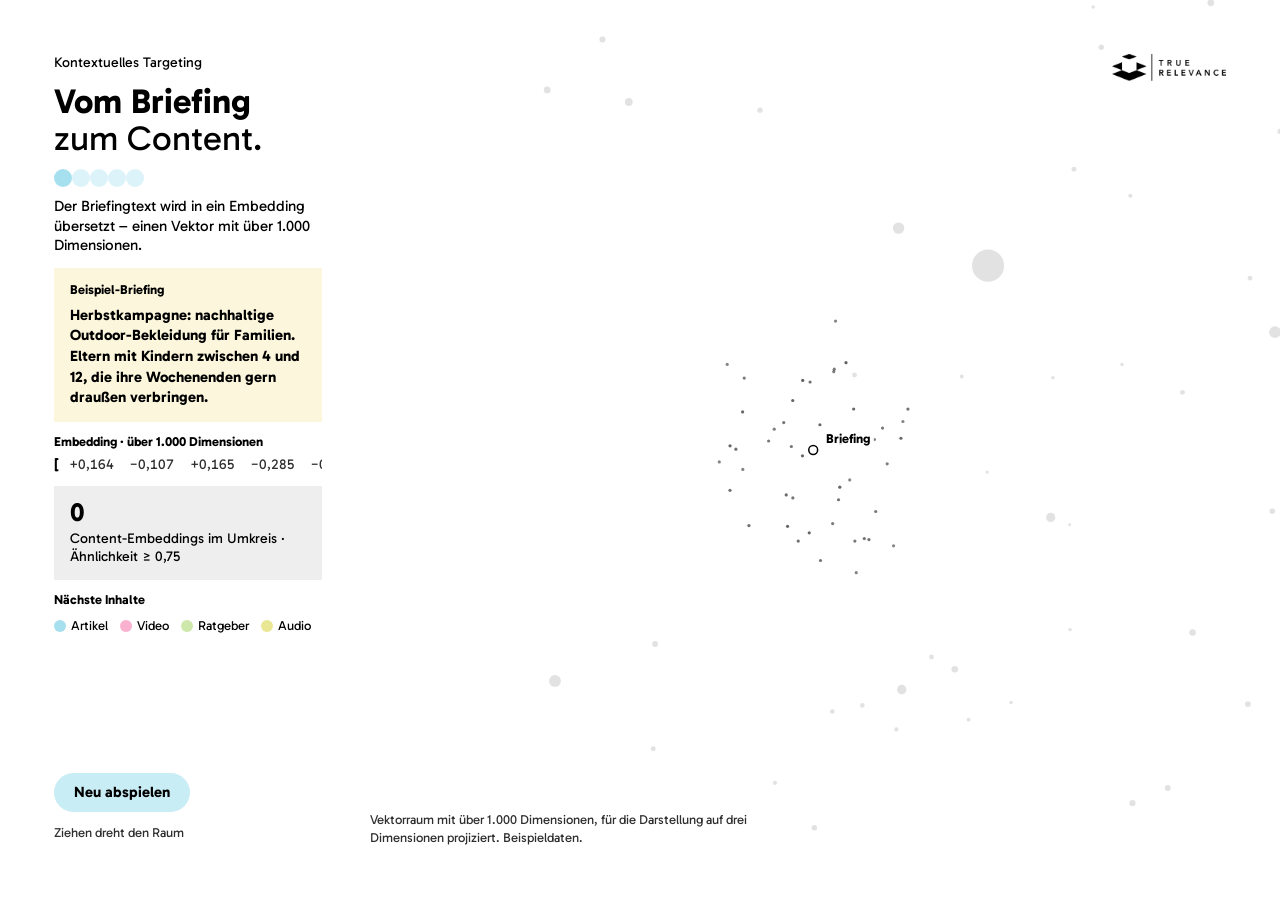
==== index.html @ bce5424c "Add Embedding Flight visualization for contextual targeting Standalone HTML animation in the True Re" ====
<!doctype html>
<html lang="de">
<head>
<meta charset="utf-8">
<meta name="viewport" content="width=device-width, initial-scale=1, viewport-fit=cover">
<title>Embedding Flight</title>
<link rel="stylesheet" href="https://fonts.googleapis.com/css2?family=Gabarito:wght@400;700&display=swap">
<style>
  /* True Relevance Tokens (Brand Guidelines v1.1) */
  :root{
    color-scheme: light;
    --full-white:#ffffff;
    --off-white:#f8f7f8;
    --ink:#000000;
    --full-black:#2f2f2f;
    --clarity-blue:78,194,223;
    --empathy-pink:245,97,159;
    --impulse-yellow:214,208,41;
    --human-lime:157,207,87;
    --callout-cream:rgba(241,215,81,.2);
    --neutral-20:rgba(171,171,171,.2);
    --page-margin:clamp(16px,4.2vw,80px);
    --text-column:clamp(300px,27vw,480px);
    --font:"Gabarito","Nunito Sans",system-ui,-apple-system,"Segoe UI",sans-serif;
    --radius-pill:9999px;
    --logo:url("[data-uri]");
  }
  html,body{height:100%}
  body{
    margin:0;
    background:var(--full-white);
    color:var(--ink);
    font-family:var(--font);
    font-size:clamp(15px,.95vw,17px);
    line-height:1.35;
    -webkit-font-smoothing:antialiased;
  }
  *{box-sizing:border-box}
  .page{position:relative;min-height:100%;display:flex;flex-direction:column}
  .brand{
    position:absolute;top:var(--page-margin);right:var(--page-margin);z-index:3;
    height:clamp(22px,2.1vw,34px);width:clamp(94px,8.94vw,145px);
    background:var(--logo) no-repeat right center/contain;
  }
  .brand.phone{display:none}
  .stage{flex:1;display:grid;grid-template-columns:var(--text-column) minmax(0,1fr);align-items:start}
  .column{
    min-width:0;
    padding-top:var(--page-margin);padding-bottom:32px;
    padding-left:var(--page-margin);padding-right:24px;
    display:flex;flex-direction:column;gap:12px;
  }
  .art{position:sticky;top:0;height:100vh;height:100dvh;min-width:0}
  canvas{
    position:absolute;inset:0;width:100%;height:100%;display:block;
    touch-action:none;cursor:grab;
  }
  canvas.dragging{cursor:grabbing}
  .art-note{
    position:absolute;left:24px;bottom:var(--page-margin);margin:0;
    max-width:min(60ch,calc(100% - 48px));
    font-size:13px;line-height:1.35;color:var(--full-black);
    pointer-events:none;
  }

  .eyebrow{margin:0;font-size:clamp(14px,1vw,19px);line-height:1.3}
  .title{
    margin:0;font-size:clamp(28px,2.7vw,52px);line-height:1.06;font-weight:400;
    text-wrap:balance;
  }
  .title span{display:block}
  .title .bold{font-weight:700}

  .steps{display:flex;flex-direction:column;gap:10px}
  .dots{display:flex;gap:0}
  .dot{
    width:18px;height:18px;border-radius:50%;border:0;padding:0;cursor:pointer;
    background:rgba(var(--clarity-blue),.2);
    transition:background .3s;
  }
  .dot.past{background:rgba(var(--clarity-blue),.3)}
  .dot.active{background:rgba(var(--clarity-blue),.5)}
  .caption{
    margin:0;min-height:3.9em;
    font-size:clamp(15px,1.05vw,19px);line-height:1.3;
    transition:opacity .22s;
  }
  .caption.fade{opacity:0}

  .label{margin:0;font-size:13px;line-height:1.3;font-weight:700}

  .callout{background:var(--callout-cream);padding:14px 16px;display:flex;flex-direction:column;gap:6px}
  .callout p:last-child{margin:0;font-weight:700;font-size:15px;line-height:1.38}

  .vector{display:flex;flex-direction:column;gap:6px;min-width:0}
  .vec{
    display:flex;gap:10px;overflow:hidden;white-space:nowrap;min-width:0;
    font-size:14px;line-height:1.2;color:var(--full-black);
    font-variant-numeric:tabular-nums;
  }
  .vec span{flex:0 0 auto;min-width:3.6em}
  .vec .open,.vec .close{min-width:0;color:var(--ink);font-weight:700}

  .stat{background:var(--neutral-20);padding:14px 16px;display:flex;flex-direction:column;gap:4px}
  .stat-number{
    margin:0;font-size:clamp(26px,2vw,36px);line-height:1;font-weight:700;
    font-variant-numeric:tabular-nums;
  }
  .stat-label{margin:0;font-size:14px;line-height:1.3}

  .matches{display:flex;flex-direction:column;gap:8px}
  .matches-head{display:flex;flex-wrap:wrap;gap:8px 14px;align-items:baseline;justify-content:space-between}
  .legend{list-style:none;margin:0;padding:0;display:flex;flex-wrap:wrap;gap:4px 12px;font-size:13px}
  .legend li{display:flex;align-items:center;gap:5px}
  .chip{width:12px;height:12px;border-radius:50%;background:rgba(var(--c),.5);flex:0 0 auto}
  .list{list-style:none;margin:0;padding:0;display:flex;flex-direction:column;gap:6px}
  .list li{
    display:grid;grid-template-columns:1.4em 1fr auto;gap:8px;align-items:baseline;
    font-size:14px;line-height:1.3;opacity:0;transition:opacity .5s;
  }
  .list li.show{opacity:1}
  .list .rank{font-weight:700;font-variant-numeric:tabular-nums}
  .list .name{display:flex;align-items:baseline;gap:8px;min-width:0}
  .list .name .chip{position:relative;top:1px}
  .list .sim{font-weight:700;font-variant-numeric:tabular-nums}

  .controls{display:flex;flex-wrap:wrap;align-items:center;gap:12px 16px;margin-top:4px}
  .pill{
    font:700 15px/1 var(--font);color:var(--ink);
    padding:12px 20px;border:0;border-radius:var(--radius-pill);
    background:rgba(var(--clarity-blue),.3);cursor:pointer;transition:background .2s;
  }
  .pill:hover{background:rgba(var(--clarity-blue),.5)}
  .hint{font-size:13px;color:var(--full-black)}
  button:focus-visible{outline:2px solid var(--ink);outline-offset:2px}

  @media (max-width:760px){
    .stage{grid-template-columns:minmax(0,1fr);grid-template-rows:auto minmax(340px,62vh)}
    .art{position:relative;height:auto}
    .column{padding-inline:16px;padding-top:64px}
    .brand.desk{display:none}
    .brand.phone{display:block;top:16px;right:16px;height:24px;width:102px}
    .art-note{left:16px;bottom:12px}
  }
  @media (prefers-reduced-motion:reduce){
    .caption,.list li,.dot,.pill{transition:none}
  }
</style>
</head>
<body>
<div class="page">
  <div class="brand phone" role="img" aria-label="True Relevance"></div>
  <div class="stage">
    <aside class="column">
      <p class="eyebrow">Kontextuelles Targeting</p>
      <h1 class="title"><span class="bold">Vom Briefing</span><span>zum Content.</span></h1>

      <div class="steps">
        <div class="dots" role="group" aria-label="Schritte der Animation">
          <button class="dot" type="button" data-step="0" aria-label="Schritt 1: Embedding"></button>
          <button class="dot" type="button" data-step="1" aria-label="Schritt 2: Flug durch den Vektorraum"></button>
          <button class="dot" type="button" data-step="2" aria-label="Schritt 3: Zielpunkt"></button>
          <button class="dot" type="button" data-step="3" aria-label="Schritt 4: Wolke der Content-Embeddings"></button>
          <button class="dot" type="button" data-step="4" aria-label="Schritt 5: Ergebnis"></button>
        </div>
        <p class="caption" id="caption" aria-live="polite"></p>
      </div>

      <section class="callout" aria-label="Beispiel-Briefing">
        <p class="label">Beispiel-Briefing</p>
        <p>Herbstkampagne: nachhaltige Outdoor-Bekleidung für Familien. Eltern mit Kindern zwischen 4 und 12, die ihre Wochenenden gern draußen verbringen.</p>
      </section>

      <section class="vector" aria-label="Embedding-Vektor">
        <p class="label">Embedding · <span id="dims"></span></p>
        <div class="vec" id="vec" aria-hidden="true"></div>
      </section>

      <section class="stat" aria-label="Treffer">
        <p class="stat-number" id="count">0</p>
        <p class="stat-label">Content-Embeddings im Umkreis · Ähnlichkeit ≥ <span id="threshold"></span></p>
      </section>

      <section class="matches" aria-label="Nächste Inhalte">
        <div class="matches-head">
          <p class="label">Nächste Inhalte</p>
          <ul class="legend" id="legend"></ul>
        </div>
        <ol class="list" id="list"></ol>
      </section>

      <div class="controls">
        <button class="pill" type="button" id="replay">Neu abspielen</button>
        <span class="hint">Ziehen dreht den Raum</span>
      </div>
    </aside>

    <div class="art">
      <div class="brand desk" role="img" aria-label="True Relevance"></div>
      <canvas id="space" role="img" aria-label="Ein Vektor fliegt als Trajektorie durch den Embedding-Raum, erreicht seinen Zielpunkt, und um diesen Punkt erscheinen nach und nach die Embeddings der digitalen Inhalte als Wolke."></canvas>
      <p class="art-note">Vektorraum mit über 1.000 Dimensionen, für die Darstellung auf drei Dimensionen projiziert. Beispieldaten.</p>
    </div>
  </div>
</div>

<script>
(function(){
'use strict';

/* ---------- Einstellungen ---------- */
var DIMENSIONS_LABEL = 'über 1.000 Dimensionen';
var THRESHOLD_LABEL  = '0,75';
var CLOUD_COUNT      = 420;
var TL = { embed:0, flight:2.2, arrive:7.2, cloud:7.8, result:12.8, end:13.4 };
var CAPTIONS = [
  'Der Briefingtext wird in ein Embedding übersetzt – einen Vektor mit über 1.000 Dimensionen.',
  'Der Vektor fliegt durch den Embedding-Raum. Jede Richtung steht für eine Bedeutung.',
  'Am Zielpunkt liegt der Kontext des Briefings. Jetzt beginnt der Abgleich mit der Datenbank.',
  'Um den Zielpunkt erscheinen die Embeddings unserer digitalen Inhalte. Je näher, desto ähnlicher.',
  'Die nächsten Inhalte sind das Ergebnis: Relevanz durch Kontext – ohne personenbezogene Daten.'
];
var PHASE_START = [TL.embed, TL.flight, TL.arrive, TL.cloud, TL.result];

var TYPES = {
  artikel:  { label:'Artikel',  rgb:'78,194,223' },
  video:    { label:'Video',    rgb:'245,97,159' },
  ratgeber: { label:'Ratgeber', rgb:'157,207,87' },
  audio:    { label:'Audio',    rgb:'214,208,41' }
};
var TYPE_WEIGHTS = [['artikel',.55],['video',.2],['ratgeber',.15],['audio',.1]];
var TOP = [
  { type:'artikel',  title:'Familienwandern im Herbst',   sim:0.93 },
  { type:'video',    title:'Regenjacken im Test',         sim:0.91 },
  { type:'ratgeber', title:'Ausrüstung für Kinder',       sim:0.90 },
  { type:'audio',    title:'Draußen mit der Familie',     sim:0.88 },
  { type:'artikel',  title:'Nachhaltige Materialien',     sim:0.87 }
];

var INK = '0,0,0', BLACK = '47,47,47', NEUTRAL = '171,171,171';
var FONT = '"Gabarito","Nunito Sans",system-ui,sans-serif';

/* ---------- Mathe ---------- */
function lerp(a,b,t){ return a+(b-a)*t; }
function clamp(v,a,b){ return v<a?a:v>b?b:v; }
function easeInOutCubic(t){ return t<.5 ? 4*t*t*t : 1-Math.pow(-2*t+2,3)/2; }
function easeOutCubic(t){ return 1-Math.pow(1-t,3); }
function easeInCubic(t){ return t*t*t; }
function easeOutBack(t){ var c=1.70158; return 1+(c+1)*Math.pow(t-1,3)+c*Math.pow(t-1,2); }
function lerpV(a,b,t){ return [lerp(a[0],b[0],t),lerp(a[1],b[1],t),lerp(a[2],b[2],t)]; }
function cross(a,b){ return [a[1]*b[2]-a[2]*b[1], a[2]*b[0]-a[0]*b[2], a[0]*b[1]-a[1]*b[0]]; }
function len(a){ return Math.sqrt(a[0]*a[0]+a[1]*a[1]+a[2]*a[2]); }
function norm(a){ var l=len(a)||1; return [a[0]/l,a[1]/l,a[2]/l]; }
function mulberry32(seed){ return function(){ seed|=0; seed=seed+0x6D2B79F5|0; var t=Math.imul(seed^seed>>>15,1|seed); t=t+Math.imul(t^t>>>7,61|t)^t; return ((t^t>>>14)>>>0)/4294967296; }; }
function fmtDe(n){ return String(n).replace(/\B(?=(\d{3})+(?!\d))/g,'.'); }
function fmtSim(s){ return s.toFixed(2).replace('.',','); }

/* ---------- Trajektorie ---------- */
var ORIGIN=[-9,-3,4.5], C1=[-6.5,4.5,-1.5], C2=[-2.5,3,3.5], TARGET=[0,0,0];
var N_PATH=400, PATH=[];
function bezier(p){
  var q=1-p, a=q*q*q, b=3*q*q*p, c=3*q*p*p, d=p*p*p;
  return [a*ORIGIN[0]+b*C1[0]+c*C2[0]+d*TARGET[0], a*ORIGIN[1]+b*C1[1]+c*C2[1]+d*TARGET[1], a*ORIGIN[2]+b*C1[2]+c*C2[2]+d*TARGET[2]];
}
function bezierTangent(p){
  var q=1-p, a=3*q*q, b=6*q*p, c=3*p*p;
  return [a*(C1[0]-ORIGIN[0])+b*(C2[0]-C1[0])+c*(TARGET[0]-C2[0]),
          a*(C1[1]-ORIGIN[1])+b*(C2[1]-C1[1])+c*(TARGET[1]-C2[1]),
          a*(C1[2]-ORIGIN[2])+b*(C2[2]-C1[2])+c*(TARGET[2]-C2[2])];
}
(function buildPath(){
  for(var i=0;i<=N_PATH;i++){
    var p=i/N_PATH, b=bezier(p), tg=norm(bezierTangent(p));
    var n1=cross(tg,[0,1,0]); if(len(n1)<1e-3) n1=cross(tg,[1,0,0]); n1=norm(n1);
    var n2=norm(cross(tg,n1));
    var amp=0.35*(1-p)*Math.min(1,p*6), ang=Math.PI*2*3*p;
    var s=Math.sin(ang)*amp, c=Math.cos(ang)*amp;
    PATH.push([b[0]+s*n1[0]+c*n2[0], b[1]+s*n1[1]+c*n2[1], b[2]+s*n1[2]+c*n2[2]]);
  }
})();

/* ---------- Punktwolke ---------- */
var rnd = mulberry32(20250926);
function gauss(){ var u=0,v=0; while(!u) u=rnd(); while(!v) v=rnd(); return Math.sqrt(-2*Math.log(u))*Math.cos(2*Math.PI*v); }
var CLOUD=(function(){
  var pts=[], i;
  for(i=0;i<CLOUD_COUNT;i++){
    var x=gauss()*1.5, y=gauss()*1.15, z=gauss()*1.5;
    var r=rnd(), acc=0, type='artikel';
    for(var k=0;k<TYPE_WEIGHTS.length;k++){ acc+=TYPE_WEIGHTS[k][1]; if(r<=acc){ type=TYPE_WEIGHTS[k][0]; break; } }
    pts.push({ p:[x,y,z], d:Math.sqrt(x*x+y*y+z*z), type:type, r:0.18*(0.8+0.4*rnd()) });
  }
  pts.sort(function(a,b){ return a.d-b.d; });
  var span=TL.result-TL.cloud-0.6;
  for(i=0;i<pts.length;i++){
    var pt=pts[i];
    pt.t0 = TL.cloud + span*Math.pow(i/CLOUD_COUNT,0.8);
    pt.alpha = i<CLOUD_COUNT*0.15 ? 0.5 : i<CLOUD_COUNT*0.5 ? 0.3 : 0.2;
    pt.sim = i<TOP.length ? TOP[i].sim : 0.86-0.11*Math.pow((i-TOP.length)/(CLOUD_COUNT-TOP.length),0.8);
    if(i<TOP.length){ pt.type=TOP[i].type; pt.title=TOP[i].title; pt.rank=i+1; }
  }
  /* Die fünf nächsten Inhalte liegen nah am Zielpunkt, aber sichtbar verteilt */
  var dirs=[[1,.3,.4],[-.8,.6,-.3],[.2,-.9,.5],[-.5,-.4,-.9],[.7,.8,-.6]], radii=[.6,.75,.9,1.0,1.15];
  for(i=0;i<TOP.length;i++){
    var dv=norm(dirs[i]); pts[i].p=[dv[0]*radii[i],dv[1]*radii[i],dv[2]*radii[i]]; pts[i].d=radii[i];
  }
  return pts;
})();

/* Hintergrund: ferne Punkte, damit der Raum beim Flug Tiefe bekommt */
var DUST=(function(){
  var out=[];
  while(out.length<170){
    var p=[(rnd()-.5)*28,(rnd()-.5)*28,(rnd()-.5)*28];
    if(len(p)<3.6) continue;
    out.push(p);
  }
  return out;
})();

/* Text -> Embedding: Partikel, die sich am Startpunkt sammeln */
var PARTICLES=(function(){
  var out=[];
  for(var i=0;i<46;i++){
    var v=norm([gauss(),gauss(),gauss()]), r=1.2+rnd()*1.2;
    out.push({ from:[ORIGIN[0]+v[0]*r, ORIGIN[1]+v[1]*r, ORIGIN[2]+v[2]*r], delay:rnd()*0.7 });
  }
  return out;
})();

var VEC_FINAL=(function(){ var a=[]; for(var i=0;i<14;i++) a.push(gauss()*0.28); return a; })();

/* ---------- DOM ---------- */
var canvas=document.getElementById('space'), ctx=canvas.getContext('2d');
var elCaption=document.getElementById('caption'), elCount=document.getElementById('count');
var elVec=document.getElementById('vec'), elList=document.getElementById('list');
var dots=Array.prototype.slice.call(document.querySelectorAll('.dot'));
document.getElementById('dims').textContent=DIMENSIONS_LABEL;
document.getElementById('threshold').textContent=THRESHOLD_LABEL;

(function buildLegend(){
  var ul=document.getElementById('legend');
  Object.keys(TYPES).forEach(function(k){
    var li=document.createElement('li');
    var chip=document.createElement('span'); chip.className='chip'; chip.style.setProperty('--c',TYPES[k].rgb);
    li.appendChild(chip); li.appendChild(document.createTextNode(TYPES[k].label));
    ul.appendChild(li);
  });
})();
var listItems=TOP.map(function(m,i){
  var li=document.createElement('li');
  var rank=document.createElement('span'); rank.className='rank'; rank.textContent=String(i+1);
  var name=document.createElement('span'); name.className='name';
  var chip=document.createElement('span'); chip.className='chip'; chip.style.setProperty('--c',TYPES[m.type].rgb); chip.title=TYPES[m.type].label;
  var txt=document.createElement('span'); txt.textContent=m.title;
  name.appendChild(chip); name.appendChild(txt);
  var sim=document.createElement('span'); sim.className='sim'; sim.textContent=fmtSim(m.sim);
  li.appendChild(rank); li.appendChild(name); li.appendChild(sim);
  elList.appendChild(li);
  return li;
});
var vecSpans=(function(){
  var open=document.createElement('span'); open.className='open'; open.textContent='['; elVec.appendChild(open);
  var spans=[];
  for(var i=0;i<VEC_FINAL.length;i++){ var s=document.createElement('span'); s.textContent='0,000'; elVec.appendChild(s); spans.push(s); }
  var close=document.createElement('span'); close.className='close'; close.textContent='…]'; elVec.appendChild(close);
  return spans;
})();
function fmtVec(v){ return (v<0?'−':'+')+Math.abs(v).toFixed(3).replace('.',','); }

/* ---------- Zustand ---------- */
var W=0,H=0,DPR=1;
var t0=performance.now(), lastNow=t0;
var orbitYaw=0, dragYaw=0, dragPitch=0, dragging=false, userRotated=false;
var reducedMotion=window.matchMedia && window.matchMedia('(prefers-reduced-motion: reduce)').matches;
var dom={ phase:-1, count:-1, shown:[], vecFrozen:false, vecTick:0 };

function resize(){
  var rect=canvas.getBoundingClientRect();
  W=Math.max(1,rect.width); H=Math.max(1,rect.height);
  DPR=Math.min(2,window.devicePixelRatio||1);
  canvas.width=Math.round(W*DPR); canvas.height=Math.round(H*DPR);
  ctx.setTransform(DPR,0,0,DPR,0,0);
}
if(window.ResizeObserver){ new ResizeObserver(resize).observe(canvas); } else { window.addEventListener('resize',resize); }
resize();

function restart(fromSeconds){
  t0=performance.now()-(fromSeconds||0)*1000;
  orbitYaw=0; dragYaw=0; dragPitch=0; userRotated=false;
  dom.phase=-1; dom.count=-1; dom.shown=[]; dom.vecFrozen=false;
}

/* ---------- Kamera ---------- */
function camera(t){
  var f,yaw,pitch,dist;
  if(t<TL.flight){ f=ORIGIN; yaw=-0.75; pitch=0.36; dist=15; }
  else if(t<TL.arrive){
    var p=easeInOutCubic((t-TL.flight)/(TL.arrive-TL.flight));
    var head=PATH[Math.round(p*N_PATH)];
    f=lerpV(head,TARGET,p*p); yaw=lerp(-0.75,0.2,p); pitch=lerp(0.36,0.26,p); dist=lerp(15,11,p);
  } else {
    var e=easeInOutCubic(clamp((t-TL.arrive)/4.5,0,1));
    f=TARGET; yaw=0.2; pitch=lerp(0.26,0.2,e); dist=lerp(11,9.5,e);
  }
  return { f:f, yaw:yaw+orbitYaw+dragYaw, pitch:clamp(pitch+dragPitch,-1.3,1.3), dist:dist, F:Math.min(W,H)*1.0 };
}
function project(pt,cam){
  var x=pt[0]-cam.f[0], y=pt[1]-cam.f[1], z=pt[2]-cam.f[2];
  var cy=Math.cos(cam.yaw), sy=Math.sin(cam.yaw);
  var x1=x*cy+z*sy, z1=-x*sy+z*cy;
  var cp=Math.cos(cam.pitch), sp=Math.sin(cam.pitch);
  var y2=y*cp-z1*sp, z2=y*sp+z1*cp;
  var depth=cam.dist-z2;
  if(depth<0.4) return null;
  var s=cam.F/depth;
  return { x:W/2+x1*s, y:H/2-y2*s, s:s, depth:depth };
}

/* ---------- Zeichnen ---------- */
function disc(x,y,r,fill){ ctx.beginPath(); ctx.arc(x,y,r,0,Math.PI*2); ctx.fillStyle=fill; ctx.fill(); }
function label(text,x,y,size,weight,align){
  ctx.font=(weight||700)+' '+size+'px '+FONT; ctx.textAlign=align||'left'; ctx.textBaseline='middle';
  var w=ctx.measureText(text).width, pad=4;
  var x0=align==='center'?x-w/2:align==='right'?x-w:x;
  ctx.fillStyle='rgba(255,255,255,.82)'; ctx.fillRect(x0-pad,y-size*0.65,w+pad*2,size*1.3);
  ctx.fillStyle='rgba('+INK+',1)'; ctx.fillText(text,x,y);
}

function draw(t){
  var cam=camera(t), i, pr;
  ctx.fillStyle='#ffffff'; ctx.fillRect(0,0,W,H);

  /* ferne Punkte */
  for(i=0;i<DUST.length;i++){
    pr=project(DUST[i],cam); if(!pr) continue;
    disc(pr.x,pr.y,Math.max(0.6,0.05*pr.s),'rgba('+NEUTRAL+',.35)');
  }

  /* Text -> Embedding */
  if(t<TL.flight){
    for(i=0;i<PARTICLES.length;i++){
      var pa=PARTICLES[i], u=clamp((t-pa.delay)/(TL.flight-0.35-pa.delay),0,1);
      if(u>=1) continue;
      var pos=lerpV(pa.from,ORIGIN,easeInCubic(u));
      pr=project(pos,cam); if(!pr) continue;
      disc(pr.x,pr.y,1.6,'rgba('+INK+','+(0.25+0.6*u)+')');
    }
  }

  /* Trajektorie */
  var p=t<TL.flight?0:t<TL.arrive?easeInOutCubic((t-TL.flight)/(TL.arrive-TL.flight)):1;
  var idx=Math.round(p*N_PATH);
  if(idx>0){
    var pts=[];
    for(i=0;i<=idx;i++){ pts.push(project(PATH[i],cam)); }
    ctx.lineCap='round'; ctx.lineJoin='round';
    ctx.strokeStyle='rgba('+BLACK+','+(p<1?0.75:0.5)+')'; ctx.lineWidth=1.25;
    ctx.beginPath(); var started=false;
    for(i=0;i<=idx;i++){ pr=pts[i]; if(!pr){ started=false; continue; } if(!started){ ctx.moveTo(pr.x,pr.y); started=true; } else ctx.lineTo(pr.x,pr.y); }
    ctx.stroke();
    /* Zeitmarken alle 5 % des Weges */
    ctx.strokeStyle='rgba('+BLACK+',.55)'; ctx.lineWidth=1;
    for(i=20;i<idx;i+=20){
      var a=pts[i-1], b=pts[i+1<=idx?i+1:i], c=pts[i]; if(!a||!b||!c) continue;
      var dx=b.x-a.x, dy=b.y-a.y, l=Math.sqrt(dx*dx+dy*dy)||1, nx=-dy/l*4, ny=dx/l*4;
      ctx.beginPath(); ctx.moveTo(c.x-nx,c.y-ny); ctx.lineTo(c.x+nx,c.y+ny); ctx.stroke();
    }
    /* Schweif: die letzten Abschnitte werden dicker */
    if(p<1){
      var tail=Math.min(idx,48);
      for(i=idx-tail;i<idx;i++){
        var q=(i-(idx-tail))/tail, s1=pts[i], s2=pts[i+1]; if(!s1||!s2) continue;
        ctx.strokeStyle='rgba('+INK+','+(0.35+0.65*q)+')'; ctx.lineWidth=1.25+2.4*q;
        ctx.beginPath(); ctx.moveTo(s1.x,s1.y); ctx.lineTo(s2.x,s2.y); ctx.stroke();
      }
    }
  }

  /* Wolke */
  if(t>=TL.cloud){
    var vis=[];
    for(i=0;i<CLOUD.length;i++){
      var c0=CLOUD[i]; if(t<c0.t0) continue;
      pr=project(c0.p,cam); if(!pr) continue;
      pr.pt=c0; vis.push(pr);
    }
    vis.sort(function(a,b){ return b.depth-a.depth; });
    for(i=0;i<vis.length;i++){
      pr=vis[i]; var cp=pr.pt, sc=easeOutBack(clamp((t-cp.t0)/0.7,0,1));
      disc(pr.x,pr.y,Math.max(0,cp.r*pr.s*sc),'rgba('+TYPES[cp.type].rgb+','+cp.alpha+')');
    }
  }

  /* Startpunkt */
  var o=project(ORIGIN,cam);
  if(o){
    var pulse=t<TL.flight?1.6*Math.sin(t*4):0;
    ctx.strokeStyle='rgba('+INK+',1)'; ctx.lineWidth=1.5;
    ctx.beginPath(); ctx.arc(o.x,o.y,6+pulse,0,Math.PI*2); ctx.stroke();
    label('Briefing',o.x+13,o.y-11,13,700,'left');
  }

  /* Kopf des Vektors bzw. Zielpunkt */
  if(p>0&&p<1){
    var hd=project(PATH[idx],cam);
    if(hd){ disc(hd.x,hd.y,4.5,'rgba('+INK+',1)'); }
  }
  if(t>=TL.arrive){
    var tg=project(TARGET,cam);
    if(tg){
      for(i=0;i<2;i++){
        var age=t-TL.arrive-i*0.35;
        if(age>=0&&age<=1.3){
          ctx.strokeStyle='rgba('+INK+','+(0.7*(1-age/1.3))+')'; ctx.lineWidth=1.5;
          ctx.beginPath(); ctx.arc(tg.x,tg.y,6+110*easeOutCubic(age/1.3),0,Math.PI*2); ctx.stroke();
        }
      }
      /* Verbindungen zu den nächsten Inhalten */
      for(i=0;i<TOP.length;i++){
        var m=CLOUD[i]; if(t<m.t0+0.25) continue;
        var mp=project(m.p,cam); if(!mp) continue;
        ctx.strokeStyle='rgba('+INK+',.5)'; ctx.lineWidth=1;
        ctx.beginPath(); ctx.moveTo(tg.x,tg.y); ctx.lineTo(mp.x,mp.y); ctx.stroke();
        disc(mp.x,mp.y,9,'rgba(255,255,255,.9)');
        ctx.font='700 12px '+FONT; ctx.textAlign='center'; ctx.textBaseline='middle';
        ctx.fillStyle='rgba('+INK+',1)'; ctx.fillText(String(m.rank),mp.x,mp.y+0.5);
      }
      ctx.strokeStyle='rgba(255,255,255,1)'; ctx.lineWidth=3;
      ctx.beginPath(); ctx.arc(tg.x,tg.y,6.5,0,Math.PI*2); ctx.stroke();
      disc(tg.x,tg.y,5,'rgba('+INK+',1)');
      label('Zielpunkt',tg.x+14,tg.y-12,13,700,'left');
    }
  }
}

/* ---------- DOM-Abgleich ---------- */
var captionTimer=null;
function syncDom(t,now){
  var phase=0, i;
  for(i=0;i<PHASE_START.length;i++){ if(t>=PHASE_START[i]) phase=i; }
  if(phase!==dom.phase){
    dom.phase=phase;
    dots.forEach(function(d,k){ d.classList.toggle('active',k===phase); d.classList.toggle('past',k<phase); });
    if(captionTimer) clearTimeout(captionTimer);
    if(elCaption.textContent===''){ elCaption.textContent=CAPTIONS[phase]; }
    else {
      elCaption.classList.add('fade');
      captionTimer=setTimeout(function(){ elCaption.textContent=CAPTIONS[phase]; elCaption.classList.remove('fade'); },220);
    }
  }
  var count=0;
  if(t>=TL.cloud){ for(i=0;i<CLOUD.length;i++){ if(t>=CLOUD[i].t0) count++; } }
  if(count!==dom.count){ dom.count=count; elCount.textContent=fmtDe(count); }
  for(i=0;i<listItems.length;i++){
    var show=t>=CLOUD[i].t0+0.25;
    if(dom.shown[i]!==show){ dom.shown[i]=show; listItems[i].classList.toggle('show',show); }
  }
  if(t<TL.flight){
    if(now-dom.vecTick>70){ dom.vecTick=now; for(i=0;i<vecSpans.length;i++) vecSpans[i].textContent=fmtVec(gauss()*0.3); }
    dom.vecFrozen=false;
  } else if(!dom.vecFrozen){
    dom.vecFrozen=true;
    for(i=0;i<vecSpans.length;i++) vecSpans[i].textContent=fmtVec(VEC_FINAL[i]);
  }
}

/* ---------- Schleife ---------- */
function frame(now){
  var t=(now-t0)/1000, dt=Math.min(0.1,(now-lastNow)/1000); lastNow=now;
  if(t>=TL.arrive+1&&!userRotated&&!reducedMotion) orbitYaw+=dt*0.06;
  draw(t); syncDom(t,now);
  requestAnimationFrame(frame);
}

/* ---------- Interaktion ---------- */
var lastX=0,lastY=0;
canvas.addEventListener('pointerdown',function(e){ dragging=true; lastX=e.clientX; lastY=e.clientY; canvas.classList.add('dragging'); try{ canvas.setPointerCapture(e.pointerId); }catch(err){} });
canvas.addEventListener('pointermove',function(e){
  if(!dragging) return;
  var dx=e.clientX-lastX, dy=e.clientY-lastY; lastX=e.clientX; lastY=e.clientY;
  if(dx||dy){ userRotated=true; dragYaw+=dx*0.006; dragPitch+=dy*0.006; }
});
function endDrag(){ dragging=false; canvas.classList.remove('dragging'); }
canvas.addEventListener('pointerup',endDrag); canvas.addEventListener('pointercancel',endDrag);
document.getElementById('replay').addEventListener('click',function(){ restart(0); });
dots.forEach(function(d){ d.addEventListener('click',function(){ restart(PHASE_START[Number(d.getAttribute('data-step'))]+0.001); }); });

if(document.fonts&&document.fonts.load){ document.fonts.load('700 13px Gabarito'); document.fonts.load('400 13px Gabarito'); }
restart(reducedMotion?TL.end:0);
requestAnimationFrame(frame);
})();
</script>
</body>
</html>
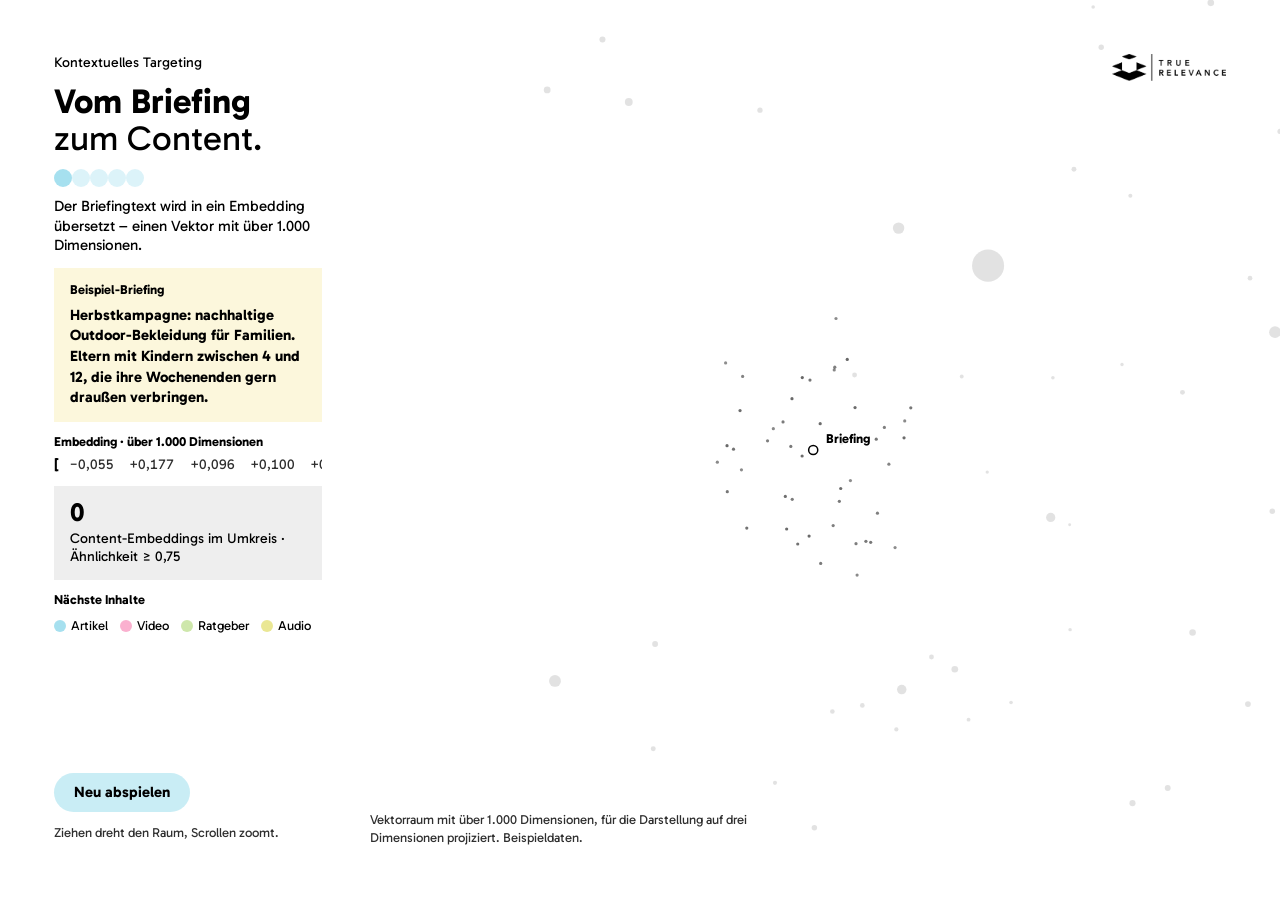
==== commit 153ac8b7: "Add zoom at the target point Once the vector has arrived, the mouse wheel, a two-finger pinch, the p" ====
--- a/index.html
+++ b/index.html
@@ -134,16 +134,38 @@
   .hint{font-size:13px;color:var(--full-black)}
   button:focus-visible{outline:2px solid var(--ink);outline-offset:2px}
 
+  .zoom{
+    position:absolute;right:var(--page-margin);bottom:var(--page-margin);z-index:2;
+    display:flex;align-items:center;gap:0;
+    opacity:0;pointer-events:none;transition:opacity .4s;
+  }
+  .zoom.ready{opacity:1;pointer-events:auto}
+  .zoom-btn{
+    width:40px;height:40px;border-radius:50%;border:0;padding:0;cursor:pointer;
+    background:rgba(var(--clarity-blue),.3);color:var(--ink);
+    font:700 22px/1 var(--font);transition:background .2s;
+  }
+  .zoom-btn:hover{background:rgba(var(--clarity-blue),.5)}
+  .zoom-level{
+    height:40px;min-width:64px;padding:0 12px;border:0;cursor:pointer;
+    background:var(--neutral-20);color:var(--ink);
+    font:700 14px/1 var(--font);font-variant-numeric:tabular-nums;
+  }
+  .zoom-level:hover{background:rgba(171,171,171,.35)}
+
   @media (max-width:760px){
     .stage{grid-template-columns:minmax(0,1fr);grid-template-rows:auto minmax(340px,62vh)}
     .art{position:relative;height:auto}
     .column{padding-inline:16px;padding-top:64px}
     .brand.desk{display:none}
     .brand.phone{display:block;top:16px;right:16px;height:24px;width:102px}
-    .art-note{left:16px;bottom:12px}
+    .art-note{left:16px;bottom:12px;max-width:calc(100% - 190px)}
+    .zoom{right:16px;bottom:12px}
+    .zoom-btn{width:36px;height:36px;font-size:20px}
+    .zoom-level{height:36px;min-width:56px}
   }
   @media (prefers-reduced-motion:reduce){
-    .caption,.list li,.dot,.pill{transition:none}
+    .caption,.list li,.dot,.pill,.zoom{transition:none}
   }
 </style>
 </head>
@@ -191,7 +213,7 @@
 
       <div class="controls">
         <button class="pill" type="button" id="replay">Neu abspielen</button>
-        <span class="hint">Ziehen dreht den Raum</span>
+        <span class="hint">Ziehen dreht den Raum, Scrollen zoomt.</span>
       </div>
     </aside>
 
@@ -199,6 +221,11 @@
       <div class="brand desk" role="img" aria-label="True Relevance"></div>
       <canvas id="space" role="img" aria-label="Ein Vektor fliegt als Trajektorie durch den Embedding-Raum, erreicht seinen Zielpunkt, und um diesen Punkt erscheinen nach und nach die Embeddings der digitalen Inhalte als Wolke."></canvas>
       <p class="art-note">Vektorraum mit über 1.000 Dimensionen, für die Darstellung auf drei Dimensionen projiziert. Beispieldaten.</p>
+      <div class="zoom" id="zoom" role="group" aria-label="Zoom am Zielpunkt">
+        <button class="zoom-btn" type="button" id="zoomOut" aria-label="Herauszoomen" disabled>−</button>
+        <button class="zoom-level" type="button" id="zoomReset" aria-label="Zoom zurücksetzen" title="Zoom zurücksetzen" disabled>1,0×</button>
+        <button class="zoom-btn" type="button" id="zoomIn" aria-label="Hineinzoomen" disabled>+</button>
+      </div>
     </div>
   </div>
 </div>
@@ -371,8 +398,11 @@
 var W=0,H=0,DPR=1;
 var t0=performance.now(), lastNow=t0;
 var orbitYaw=0, dragYaw=0, dragPitch=0, dragging=false, userRotated=false;
+var ZOOM_MIN=0.35, ZOOM_MAX=5, ZOOM_STEP=1.4, zoom=1, zoomTarget=1;
 var reducedMotion=window.matchMedia && window.matchMedia('(prefers-reduced-motion: reduce)').matches;
-var dom={ phase:-1, count:-1, shown:[], vecFrozen:false, vecTick:0 };
+var dom={ phase:-1, count:-1, shown:[], vecFrozen:false, vecTick:0, zoomReady:null, zoomLabel:'' };
+var elZoom=document.getElementById('zoom'), elZoomLevel=document.getElementById('zoomReset');
+var zoomButtons=[document.getElementById('zoomOut'),elZoomLevel,document.getElementById('zoomIn')];
 
 function resize(){
   var rect=canvas.getBoundingClientRect();
@@ -387,7 +417,15 @@
 function restart(fromSeconds){
   t0=performance.now()-(fromSeconds||0)*1000;
   orbitYaw=0; dragYaw=0; dragPitch=0; userRotated=false;
+  zoom=1; zoomTarget=1;
   dom.phase=-1; dom.count=-1; dom.shown=[]; dom.vecFrozen=false;
+}
+function elapsed(){ return (performance.now()-t0)/1000; }
+function zoomActive(){ return elapsed()>=TL.arrive; }
+function setZoom(v,immediate){
+  if(!zoomActive()) return;
+  zoomTarget=clamp(v,ZOOM_MIN,ZOOM_MAX);
+  if(immediate||reducedMotion) zoom=zoomTarget;
 }
 
 /* ---------- Kamera ---------- */
@@ -402,7 +440,7 @@
     var e=easeInOutCubic(clamp((t-TL.arrive)/4.5,0,1));
     f=TARGET; yaw=0.2; pitch=lerp(0.26,0.2,e); dist=lerp(11,9.5,e);
   }
-  return { f:f, yaw:yaw+orbitYaw+dragYaw, pitch:clamp(pitch+dragPitch,-1.3,1.3), dist:dist, F:Math.min(W,H)*1.0 };
+  return { f:f, yaw:yaw+orbitYaw+dragYaw, pitch:clamp(pitch+dragPitch,-1.3,1.3), dist:dist/zoom, F:Math.min(W,H)*1.0 };
 }
 function project(pt,cam){
   var x=pt[0]-cam.f[0], y=pt[1]-cam.f[1], z=pt[2]-cam.f[2];
@@ -487,7 +525,9 @@
     vis.sort(function(a,b){ return b.depth-a.depth; });
     for(i=0;i<vis.length;i++){
       pr=vis[i]; var cp=pr.pt, sc=easeOutBack(clamp((t-cp.t0)/0.7,0,1));
-      disc(pr.x,pr.y,Math.max(0,cp.r*pr.s*sc),'rgba('+TYPES[cp.type].rgb+','+cp.alpha+')');
+      var near=clamp((pr.depth-0.4)/1.8,0,1);
+      if(near<=0) continue;
+      disc(pr.x,pr.y,Math.max(0,cp.r*pr.s*sc),'rgba('+TYPES[cp.type].rgb+','+(cp.alpha*near)+')');
     }
   }
 
@@ -555,6 +595,14 @@
     var show=t>=CLOUD[i].t0+0.25;
     if(dom.shown[i]!==show){ dom.shown[i]=show; listItems[i].classList.toggle('show',show); }
   }
+  var ready=t>=TL.arrive;
+  if(ready!==dom.zoomReady){
+    dom.zoomReady=ready;
+    elZoom.classList.toggle('ready',ready);
+    zoomButtons.forEach(function(b){ b.disabled=!ready; });
+  }
+  var zl=zoom.toFixed(1).replace('.',',')+'×';
+  if(zl!==dom.zoomLabel){ dom.zoomLabel=zl; elZoomLevel.textContent=zl; }
   if(t<TL.flight){
     if(now-dom.vecTick>70){ dom.vecTick=now; for(i=0;i<vecSpans.length;i++) vecSpans[i].textContent=fmtVec(gauss()*0.3); }
     dom.vecFrozen=false;
@@ -568,20 +616,56 @@
 function frame(now){
   var t=(now-t0)/1000, dt=Math.min(0.1,(now-lastNow)/1000); lastNow=now;
   if(t>=TL.arrive+1&&!userRotated&&!reducedMotion) orbitYaw+=dt*0.06;
+  zoom+=(zoomTarget-zoom)*Math.min(1,dt*10);
   draw(t); syncDom(t,now);
   requestAnimationFrame(frame);
 }
 
 /* ---------- Interaktion ---------- */
-var lastX=0,lastY=0;
-canvas.addEventListener('pointerdown',function(e){ dragging=true; lastX=e.clientX; lastY=e.clientY; canvas.classList.add('dragging'); try{ canvas.setPointerCapture(e.pointerId); }catch(err){} });
+var lastX=0,lastY=0, pointers={}, pinchDist=0, pinchZoom=1;
+function pointerIds(){ return Object.keys(pointers); }
+function pinchDistance(ids){ var a=pointers[ids[0]], b=pointers[ids[1]]; return Math.sqrt((a.x-b.x)*(a.x-b.x)+(a.y-b.y)*(a.y-b.y)); }
+canvas.addEventListener('pointerdown',function(e){
+  pointers[e.pointerId]={x:e.clientX,y:e.clientY};
+  var ids=pointerIds();
+  if(ids.length===1){ dragging=true; lastX=e.clientX; lastY=e.clientY; canvas.classList.add('dragging'); }
+  else if(ids.length===2){ dragging=false; pinchDist=pinchDistance(ids); pinchZoom=zoomTarget; }
+  try{ canvas.setPointerCapture(e.pointerId); }catch(err){}
+});
 canvas.addEventListener('pointermove',function(e){
+  if(!pointers[e.pointerId]) return;
+  pointers[e.pointerId]={x:e.clientX,y:e.clientY};
+  var ids=pointerIds();
+  if(ids.length>=2){
+    if(pinchDist>0) setZoom(pinchZoom*pinchDistance(ids)/pinchDist,true);
+    return;
+  }
   if(!dragging) return;
   var dx=e.clientX-lastX, dy=e.clientY-lastY; lastX=e.clientX; lastY=e.clientY;
   if(dx||dy){ userRotated=true; dragYaw+=dx*0.006; dragPitch+=dy*0.006; }
 });
-function endDrag(){ dragging=false; canvas.classList.remove('dragging'); }
-canvas.addEventListener('pointerup',endDrag); canvas.addEventListener('pointercancel',endDrag);
+function endPointer(e){
+  delete pointers[e.pointerId];
+  var ids=pointerIds();
+  if(ids.length===0){ dragging=false; canvas.classList.remove('dragging'); pinchDist=0; }
+  else if(ids.length===1){ dragging=true; lastX=pointers[ids[0]].x; lastY=pointers[ids[0]].y; pinchDist=0; }
+}
+canvas.addEventListener('pointerup',endPointer); canvas.addEventListener('pointercancel',endPointer);
+canvas.addEventListener('wheel',function(e){
+  if(!zoomActive()) return;
+  e.preventDefault();
+  var step=e.deltaMode===1?0.05:e.deltaMode===2?0.5:0.0015;
+  setZoom(zoomTarget*Math.exp(-e.deltaY*step));
+},{passive:false});
+document.getElementById('zoomIn').addEventListener('click',function(){ setZoom(zoomTarget*ZOOM_STEP); });
+document.getElementById('zoomOut').addEventListener('click',function(){ setZoom(zoomTarget/ZOOM_STEP); });
+elZoomLevel.addEventListener('click',function(){ setZoom(1); });
+document.addEventListener('keydown',function(e){
+  if(e.ctrlKey||e.metaKey||e.altKey) return;
+  if(e.key==='+'||e.key==='='){ setZoom(zoomTarget*ZOOM_STEP); }
+  else if(e.key==='-'){ setZoom(zoomTarget/ZOOM_STEP); }
+  else if(e.key==='0'){ setZoom(1); }
+});
 document.getElementById('replay').addEventListener('click',function(){ restart(0); });
 dots.forEach(function(d){ d.addEventListener('click',function(){ restart(PHASE_START[Number(d.getAttribute('data-step'))]+0.001); }); });
 
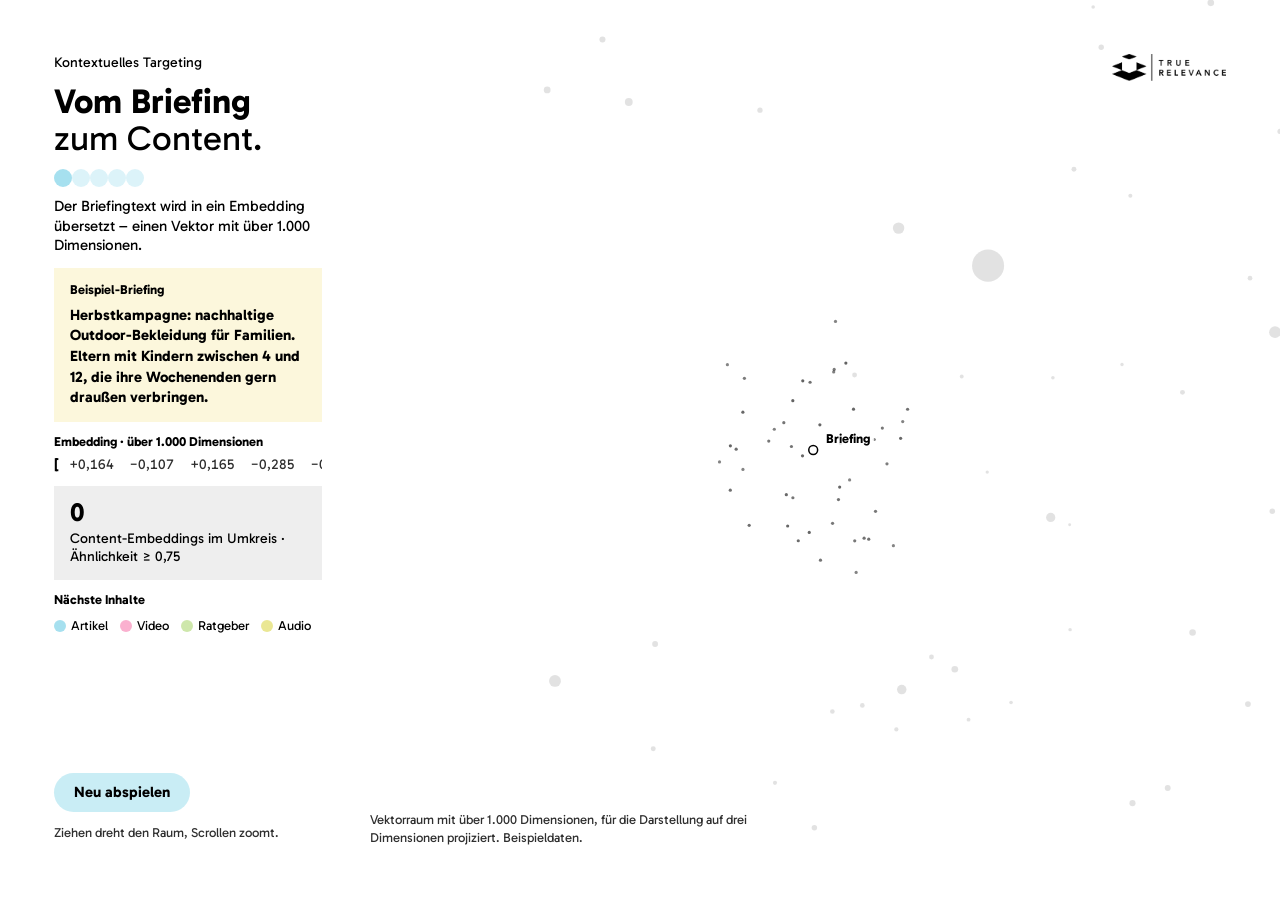
==== commit 246b33b9: "Add MP4 export for PowerPoint and a canvas-only view tools/render-video.js drives the page frame by " ====
--- a/index.html
+++ b/index.html
@@ -167,6 +167,12 @@
   @media (prefers-reduced-motion:reduce){
     .caption,.list li,.dot,.pill,.zoom{transition:none}
   }
+  /* Render-Modus (Videoexport über window.embeddingFlight.seek) */
+  .render .caption,.render .list li,.render .dot,.render .zoom,.render .pill{transition:none}
+  .render .controls,.render .zoom{display:none}
+  /* Nur die Canvas, ohne Textspalte: index.html#canvas */
+  .canvas-only .column,.canvas-only .brand,.canvas-only .art-note,.canvas-only .zoom{display:none}
+  .canvas-only .stage{grid-template-columns:minmax(0,1fr)}
 </style>
 </head>
 <body>
@@ -400,6 +406,8 @@
 var orbitYaw=0, dragYaw=0, dragPitch=0, dragging=false, userRotated=false;
 var ZOOM_MIN=0.35, ZOOM_MAX=5, ZOOM_STEP=1.4, zoom=1, zoomTarget=1;
 var reducedMotion=window.matchMedia && window.matchMedia('(prefers-reduced-motion: reduce)').matches;
+var manualT=null; /* gesetzt im Render-Modus: feste Animationszeit in Sekunden */
+if(location.hash==='#canvas') document.documentElement.classList.add('canvas-only');
 var dom={ phase:-1, count:-1, shown:[], vecFrozen:false, vecTick:0, zoomReady:null, zoomLabel:'' };
 var elZoom=document.getElementById('zoom'), elZoomLevel=document.getElementById('zoomReset');
 var zoomButtons=[document.getElementById('zoomOut'),elZoomLevel,document.getElementById('zoomIn')];
@@ -420,7 +428,7 @@
   zoom=1; zoomTarget=1;
   dom.phase=-1; dom.count=-1; dom.shown=[]; dom.vecFrozen=false;
 }
-function elapsed(){ return (performance.now()-t0)/1000; }
+function elapsed(){ return manualT!==null ? manualT : (performance.now()-t0)/1000; }
 function zoomActive(){ return elapsed()>=TL.arrive; }
 function setZoom(v,immediate){
   if(!zoomActive()) return;
@@ -456,6 +464,7 @@
 
 /* ---------- Zeichnen ---------- */
 function disc(x,y,r,fill){ ctx.beginPath(); ctx.arc(x,y,r,0,Math.PI*2); ctx.fillStyle=fill; ctx.fill(); }
+function onCanvas(pr){ return pr && pr.x>=-6 && pr.x<=W+6 && pr.y>=-6 && pr.y<=H+6; }
 function label(text,x,y,size,weight,align){
   ctx.font=(weight||700)+' '+size+'px '+FONT; ctx.textAlign=align||'left'; ctx.textBaseline='middle';
   var w=ctx.measureText(text).width, pad=4;
@@ -537,7 +546,7 @@
     var pulse=t<TL.flight?1.6*Math.sin(t*4):0;
     ctx.strokeStyle='rgba('+INK+',1)'; ctx.lineWidth=1.5;
     ctx.beginPath(); ctx.arc(o.x,o.y,6+pulse,0,Math.PI*2); ctx.stroke();
-    label('Briefing',o.x+13,o.y-11,13,700,'left');
+    if(onCanvas(o)) label('Briefing',o.x+13,o.y-11,13,700,'left');
   }
 
   /* Kopf des Vektors bzw. Zielpunkt */
@@ -568,7 +577,7 @@
       ctx.strokeStyle='rgba(255,255,255,1)'; ctx.lineWidth=3;
       ctx.beginPath(); ctx.arc(tg.x,tg.y,6.5,0,Math.PI*2); ctx.stroke();
       disc(tg.x,tg.y,5,'rgba('+INK+',1)');
-      label('Zielpunkt',tg.x+14,tg.y-12,13,700,'left');
+      if(onCanvas(tg)) label('Zielpunkt',tg.x+14,tg.y-12,13,700,'left');
     }
   }
 }
@@ -582,7 +591,7 @@
     dom.phase=phase;
     dots.forEach(function(d,k){ d.classList.toggle('active',k===phase); d.classList.toggle('past',k<phase); });
     if(captionTimer) clearTimeout(captionTimer);
-    if(elCaption.textContent===''){ elCaption.textContent=CAPTIONS[phase]; }
+    if(elCaption.textContent===''||manualT!==null){ elCaption.textContent=CAPTIONS[phase]; elCaption.classList.remove('fade'); }
     else {
       elCaption.classList.add('fade');
       captionTimer=setTimeout(function(){ elCaption.textContent=CAPTIONS[phase]; elCaption.classList.remove('fade'); },220);
@@ -614,12 +623,33 @@
 
 /* ---------- Schleife ---------- */
 function frame(now){
-  var t=(now-t0)/1000, dt=Math.min(0.1,(now-lastNow)/1000); lastNow=now;
-  if(t>=TL.arrive+1&&!userRotated&&!reducedMotion) orbitYaw+=dt*0.06;
-  zoom+=(zoomTarget-zoom)*Math.min(1,dt*10);
+  var dt=Math.min(0.1,(now-lastNow)/1000), t; lastNow=now;
+  if(manualT!==null){
+    t=manualT; now=manualT*1000;
+    if(!userRotated) orbitYaw=Math.max(0,t-(TL.arrive+1))*0.06;
+    zoom=zoomTarget;
+  } else {
+    t=(now-t0)/1000;
+    if(t>=TL.arrive+1&&!userRotated&&!reducedMotion) orbitYaw+=dt*0.06;
+    zoom+=(zoomTarget-zoom)*Math.min(1,dt*10);
+  }
   draw(t); syncDom(t,now);
   requestAnimationFrame(frame);
 }
+
+/* Render-API für den Videoexport (tools/render-video.js):
+   embeddingFlight.seek(sekunden, {zoom, yaw}) zeichnet genau diesen Zeitpunkt,
+   embeddingFlight.play() kehrt zur laufenden Animation zurück. */
+window.embeddingFlight={
+  seek:function(sec,opts){
+    manualT=Math.max(0,Number(sec)||0);
+    document.documentElement.classList.add('render');
+    if(opts&&typeof opts.zoom==='number'){ zoomTarget=clamp(opts.zoom,ZOOM_MIN,ZOOM_MAX); zoom=zoomTarget; }
+    if(opts&&typeof opts.yaw==='number'){ dragYaw=opts.yaw; }
+    return new Promise(function(res){ requestAnimationFrame(function(){ requestAnimationFrame(function(){ res(manualT); }); }); });
+  },
+  play:function(){ manualT=null; document.documentElement.classList.remove('render'); restart(0); }
+};
 
 /* ---------- Interaktion ---------- */
 var lastX=0,lastY=0, pointers={}, pinchDist=0, pinchZoom=1;
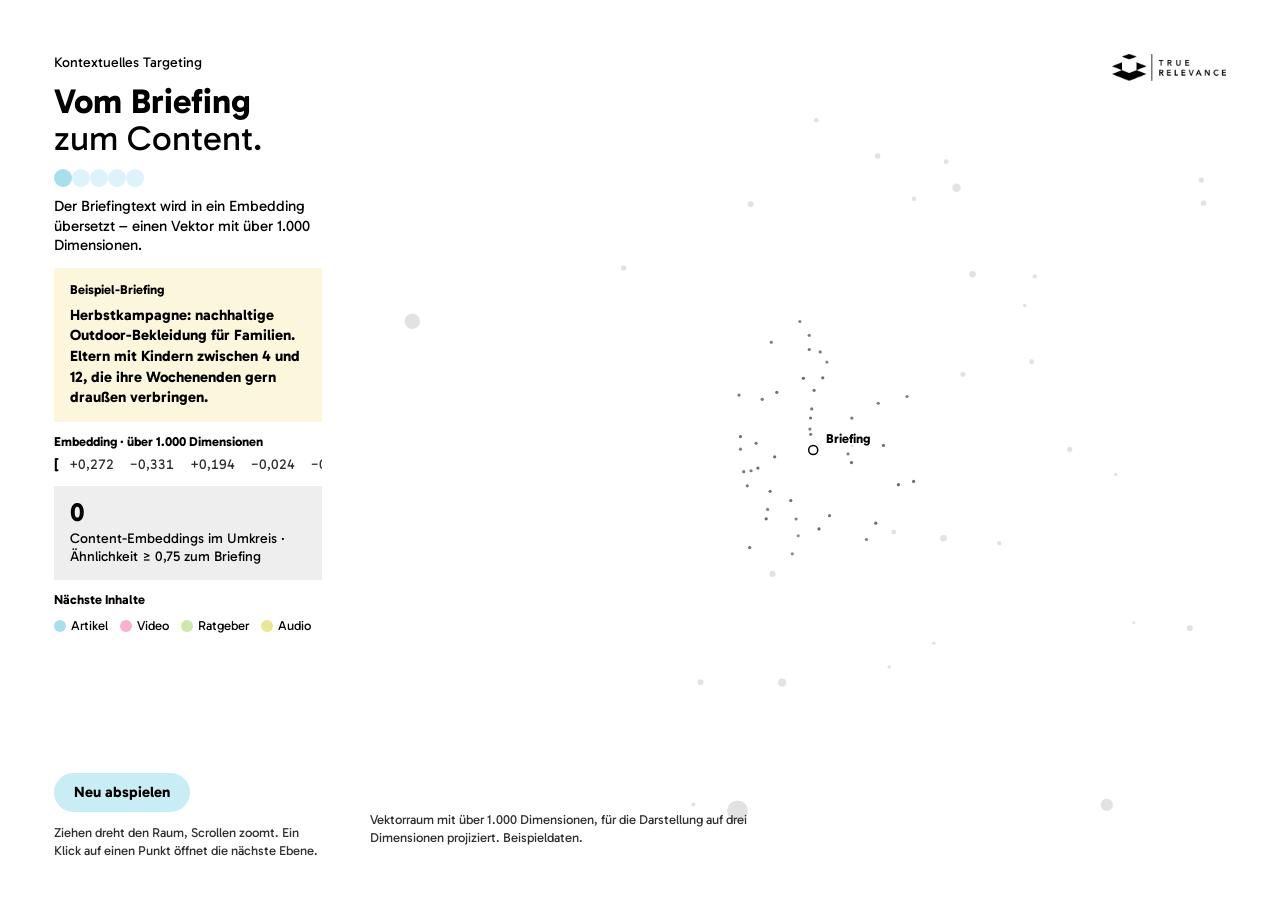
==== commit 61c2a5ba: "Add click-to-dive levels and a context filter Clicking a point in the cloud opens the next level: th" ====
--- a/index.html
+++ b/index.html
@@ -36,6 +36,7 @@
     -webkit-font-smoothing:antialiased;
   }
   *{box-sizing:border-box}
+  [hidden]{display:none!important}
   .page{position:relative;min-height:100%;display:flex;flex-direction:column}
   .brand{
     position:absolute;top:var(--page-margin);right:var(--page-margin);z-index:3;
@@ -160,16 +161,55 @@
     .brand.desk{display:none}
     .brand.phone{display:block;top:16px;right:16px;height:24px;width:102px}
     .art-note{left:16px;bottom:12px;max-width:calc(100% - 190px)}
+    .overlay-top{left:16px;top:12px;max-width:calc(100% - 32px)}
     .zoom{right:16px;bottom:12px}
     .zoom-btn{width:36px;height:36px;font-size:20px}
     .zoom-level{height:36px;min-width:56px}
   }
+  /* Kontextfilter und Ebenen-Navigation über der Canvas */
+  .overlay-top{
+    position:absolute;left:24px;top:var(--page-margin);z-index:2;
+    display:flex;flex-direction:column;align-items:flex-start;gap:10px;
+    max-width:calc(100% - 220px);
+    opacity:0;pointer-events:none;transition:opacity .4s;
+  }
+  .overlay-top.ready{opacity:1;pointer-events:auto}
+  .filter{display:flex;flex-wrap:wrap;align-items:center;gap:6px}
+  .filter .label{margin-right:4px}
+  .chip-btn{
+    border:0;border-radius:var(--radius-pill);padding:9px 14px;cursor:pointer;
+    font:700 13px/1 var(--font);color:var(--ink);
+    background:rgba(var(--clarity-blue),.2);transition:background .2s;
+  }
+  .chip-btn:hover{background:rgba(var(--clarity-blue),.3)}
+  .chip-btn.active{background:rgba(var(--clarity-blue),.5)}
+  .chip-btn:disabled{cursor:default}
+  .crumbs{display:flex;flex-wrap:wrap;align-items:center;gap:4px 6px;font-size:13px;line-height:1.3}
+  .crumb{
+    border:0;background:none;padding:6px 8px;border-radius:var(--radius-pill);cursor:pointer;
+    font:700 13px/1 var(--font);color:var(--ink);
+  }
+  .crumb:hover{background:var(--neutral-20)}
+  .crumb-current{font-weight:700;padding:6px 8px;background:var(--neutral-20);border-radius:var(--radius-pill)}
+  .crumb-sep{color:var(--full-black)}
+  .pill.small{padding:9px 14px;font-size:13px}
+  .tip{
+    position:absolute;z-index:3;pointer-events:none;
+    background-color:var(--full-white);background-image:linear-gradient(var(--callout-cream),var(--callout-cream));
+    padding:8px 10px;font-size:13px;line-height:1.35;max-width:240px;
+    transform:translate(-50%,calc(-100% - 8px));
+  }
+  .tip.below{transform:translate(-50%,8px)}
+  .tip b,.tip span{display:block}
+  .tip-hint{color:var(--full-black);font-size:12px}
+  canvas.pointer{cursor:pointer}
+
   @media (prefers-reduced-motion:reduce){
-    .caption,.list li,.dot,.pill,.zoom{transition:none}
+    .caption,.list li,.dot,.pill,.zoom,.overlay-top,.chip-btn{transition:none}
   }
   /* Render-Modus (Videoexport über window.embeddingFlight.seek) */
   .render .caption,.render .list li,.render .dot,.render .zoom,.render .pill{transition:none}
-  .render .controls,.render .zoom{display:none}
+  .render .controls,.render .zoom,.render .overlay-top,.render .tip{display:none}
   /* Nur die Canvas, ohne Textspalte: index.html#canvas */
   .canvas-only .column,.canvas-only .brand,.canvas-only .art-note,.canvas-only .zoom{display:none}
   .canvas-only .stage{grid-template-columns:minmax(0,1fr)}
@@ -206,7 +246,7 @@
 
       <section class="stat" aria-label="Treffer">
         <p class="stat-number" id="count">0</p>
-        <p class="stat-label">Content-Embeddings im Umkreis · Ähnlichkeit ≥ <span id="threshold"></span></p>
+        <p class="stat-label" id="statLabel">Content-Embeddings im Umkreis · Ähnlichkeit ≥ 0,75 zum Briefing</p>
       </section>
 
       <section class="matches" aria-label="Nächste Inhalte">
@@ -219,13 +259,26 @@
 
       <div class="controls">
         <button class="pill" type="button" id="replay">Neu abspielen</button>
-        <span class="hint">Ziehen dreht den Raum, Scrollen zoomt.</span>
+        <span class="hint">Ziehen dreht den Raum, Scrollen zoomt. Ein Klick auf einen Punkt öffnet die nächste Ebene.</span>
       </div>
     </aside>
 
     <div class="art">
       <div class="brand desk" role="img" aria-label="True Relevance"></div>
       <canvas id="space" role="img" aria-label="Ein Vektor fliegt als Trajektorie durch den Embedding-Raum, erreicht seinen Zielpunkt, und um diesen Punkt erscheinen nach und nach die Embeddings der digitalen Inhalte als Wolke."></canvas>
+      <div class="overlay-top" id="overlayTop">
+        <div class="filter" role="group" aria-label="Kontextfilter">
+          <span class="label">Kontext</span>
+          <button class="chip-btn active" type="button" data-filter="all" aria-pressed="true" disabled>Alle</button>
+          <button class="chip-btn" type="button" data-filter="direct" aria-pressed="false" title="Ähnlichkeit ab 0,85" disabled>Direkter Kontext</button>
+          <button class="chip-btn" type="button" data-filter="related" aria-pressed="false" title="Ähnlichkeit 0,75 bis 0,85" disabled>Verwandter Kontext</button>
+        </div>
+        <nav class="crumbs" id="levelnav" aria-label="Ebenen" hidden>
+          <button class="pill small" type="button" id="back">← Zurück</button>
+          <span class="crumbs" id="crumbs"></span>
+        </nav>
+      </div>
+      <div class="tip" id="tip" hidden></div>
       <p class="art-note">Vektorraum mit über 1.000 Dimensionen, für die Darstellung auf drei Dimensionen projiziert. Beispieldaten.</p>
       <div class="zoom" id="zoom" role="group" aria-label="Zoom am Zielpunkt">
         <button class="zoom-btn" type="button" id="zoomOut" aria-label="Herauszoomen" disabled>−</button>
@@ -242,17 +295,21 @@
 
 /* ---------- Einstellungen ---------- */
 var DIMENSIONS_LABEL = 'über 1.000 Dimensionen';
-var THRESHOLD_LABEL  = '0,75';
-var CLOUD_COUNT      = 420;
+var THRESHOLD        = 0.75;  /* Untergrenze der Wolke */
+var DIRECT_THRESHOLD = 0.85;  /* ab hier „direkter Kontext“, darunter „verwandter Kontext“ */
+var CLOUD_COUNT      = 420;   /* Punkte um das Briefing (Ebene 1) */
+var SUB_COUNT        = 160;   /* Punkte auf jeder tieferen Ebene */
+var LEVEL_SCALE      = 0.45;  /* jede Ebene ist um diesen Faktor kleiner als die vorige */
 var TL = { embed:0, flight:2.2, arrive:7.2, cloud:7.8, result:12.8, end:13.4 };
 var CAPTIONS = [
   'Der Briefingtext wird in ein Embedding übersetzt – einen Vektor mit über 1.000 Dimensionen.',
   'Der Vektor fliegt durch den Embedding-Raum. Jede Richtung steht für eine Bedeutung.',
   'Am Zielpunkt liegt der Kontext des Briefings. Jetzt beginnt der Abgleich mit der Datenbank.',
   'Um den Zielpunkt erscheinen die Embeddings unserer digitalen Inhalte. Je näher, desto ähnlicher.',
-  'Die nächsten Inhalte sind das Ergebnis: Relevanz durch Kontext – ohne personenbezogene Daten.'
+  'Die nächsten Inhalte sind das Ergebnis: Relevanz durch Kontext – ohne personenbezogene Daten. Ein Klick auf einen Punkt öffnet sein Umfeld.'
 ];
 var PHASE_START = [TL.embed, TL.flight, TL.arrive, TL.cloud, TL.result];
+var FILTERS = { all:'Alle', direct:'Direkter Kontext', related:'Verwandter Kontext' };
 
 var TYPES = {
   artikel:  { label:'Artikel',  rgb:'78,194,223' },
@@ -268,6 +325,21 @@
   { type:'audio',    title:'Draußen mit der Familie',     sim:0.88 },
   { type:'artikel',  title:'Nachhaltige Materialien',     sim:0.87 }
 ];
+/* Titel für alle weiteren Punkte und für tiefere Ebenen (Beispieldaten) */
+var TITLE_POOL = [
+  'Wanderrucksäcke für Kinder', 'Herbstwanderungen mit Kindern', 'Zwiebelprinzip: Kinder richtig anziehen',
+  'Camping mit der Familie: Checkliste', 'Wanderschuhe für Kinder wählen', 'Draußen spielen bei jedem Wetter',
+  'Aus Flaschen werden Jacken', 'Fahrradtouren für Familien', 'Herbstferien in den Bergen', 'Waldbaden mit Kindern',
+  'Secondhand-Outdoorkleidung', 'Matschhosen im Test', 'Reparieren statt wegwerfen', 'Wochenendtrips ab 100 Kilometern',
+  'Wandern mit Kinderwagen: Routen', 'Kleidung tauschen statt kaufen', 'Lagerfeuer und Stockbrot',
+  'Ausrüstung für Regentage', 'Naturparks für Familien', 'Fleece ohne Mikroplastik?', 'Geocaching mit Kindern',
+  'Hüttentour für Einsteiger', 'Richtig schichten an kalten Tagen', 'Barfußpfade und Erlebniswege',
+  'Pilze sammeln mit Kindern', 'Warme Socken aus Merinowolle', 'Familienzelte im Test', 'Sonnenschutz im Herbst',
+  'Wanderproviant: Snacks für unterwegs', 'Kinder fürs Wandern begeistern', 'Verreisen mit Bahn und Rad',
+  'Outdoor-Spiele für den Herbst', 'Daunen oder Kunstfaser?', 'Wanderkarten lesen lernen', 'Wildkräuter am Wegesrand',
+  'Klettern für Kinder: erste Schritte', 'Drachensteigen im Herbstwind', 'Gebrauchte Kinderjacken prüfen',
+  'Regenwetter-Ideen für draußen', 'Ein Wochenende ohne Auto'
+];
 
 var INK = '0,0,0', BLACK = '47,47,47', NEUTRAL = '171,171,171';
 var FONT = '"Gabarito","Nunito Sans",system-ui,sans-serif';
@@ -284,8 +356,10 @@
 function len(a){ return Math.sqrt(a[0]*a[0]+a[1]*a[1]+a[2]*a[2]); }
 function norm(a){ var l=len(a)||1; return [a[0]/l,a[1]/l,a[2]/l]; }
 function mulberry32(seed){ return function(){ seed|=0; seed=seed+0x6D2B79F5|0; var t=Math.imul(seed^seed>>>15,1|seed); t=t+Math.imul(t^t>>>7,61|t)^t; return ((t^t>>>14)>>>0)/4294967296; }; }
+function gaussWith(rnd){ var u=0,v=0; while(!u) u=rnd(); while(!v) v=rnd(); return Math.sqrt(-2*Math.log(u))*Math.cos(2*Math.PI*v); }
 function fmtDe(n){ return String(n).replace(/\B(?=(\d{3})+(?!\d))/g,'.'); }
 function fmtSim(s){ return s.toFixed(2).replace('.',','); }
+function shortTitle(s,n){ return s.length>n ? s.slice(0,n-1).replace(/\s+\S*$/,'')+'…' : s; }
 
 /* ---------- Trajektorie ---------- */
 var ORIGIN=[-9,-3,4.5], C1=[-6.5,4.5,-1.5], C2=[-2.5,3,3.5], TARGET=[0,0,0];
@@ -311,64 +385,78 @@
   }
 })();
 
-/* ---------- Punktwolke ---------- */
-var rnd = mulberry32(20250926);
-function gauss(){ var u=0,v=0; while(!u) u=rnd(); while(!v) v=rnd(); return Math.sqrt(-2*Math.log(u))*Math.cos(2*Math.PI*v); }
-var CLOUD=(function(){
-  var pts=[], i;
-  for(i=0;i<CLOUD_COUNT;i++){
-    var x=gauss()*1.5, y=gauss()*1.15, z=gauss()*1.5;
-    var r=rnd(), acc=0, type='artikel';
-    for(var k=0;k<TYPE_WEIGHTS.length;k++){ acc+=TYPE_WEIGHTS[k][1]; if(r<=acc){ type=TYPE_WEIGHTS[k][0]; break; } }
-    pts.push({ p:[x,y,z], d:Math.sqrt(x*x+y*y+z*z), type:type, r:0.18*(0.8+0.4*rnd()) });
-  }
-  pts.sort(function(a,b){ return a.d-b.d; });
-  var span=TL.result-TL.cloud-0.6;
-  for(i=0;i<pts.length;i++){
-    var pt=pts[i];
-    pt.t0 = TL.cloud + span*Math.pow(i/CLOUD_COUNT,0.8);
-    pt.alpha = i<CLOUD_COUNT*0.15 ? 0.5 : i<CLOUD_COUNT*0.5 ? 0.3 : 0.2;
-    pt.sim = i<TOP.length ? TOP[i].sim : 0.86-0.11*Math.pow((i-TOP.length)/(CLOUD_COUNT-TOP.length),0.8);
-    if(i<TOP.length){ pt.type=TOP[i].type; pt.title=TOP[i].title; pt.rank=i+1; }
-  }
-  /* Die fünf nächsten Inhalte liegen nah am Zielpunkt, aber sichtbar verteilt */
-  var dirs=[[1,.3,.4],[-.8,.6,-.3],[.2,-.9,.5],[-.5,-.4,-.9],[.7,.8,-.6]], radii=[.6,.75,.9,1.0,1.15];
-  for(i=0;i<TOP.length;i++){
-    var dv=norm(dirs[i]); pts[i].p=[dv[0]*radii[i],dv[1]*radii[i],dv[2]*radii[i]]; pts[i].d=radii[i];
-  }
-  return pts;
-})();
-
-/* Hintergrund: ferne Punkte, damit der Raum beim Flug Tiefe bekommt */
+/* ---------- Hintergrund und Partikel ---------- */
+var rndBg=mulberry32(7);
+/* ferne Punkte, damit der Raum beim Flug Tiefe bekommt */
 var DUST=(function(){
   var out=[];
   while(out.length<170){
-    var p=[(rnd()-.5)*28,(rnd()-.5)*28,(rnd()-.5)*28];
+    var p=[(rndBg()-.5)*28,(rndBg()-.5)*28,(rndBg()-.5)*28];
     if(len(p)<3.6) continue;
     out.push(p);
   }
   return out;
 })();
-
 /* Text -> Embedding: Partikel, die sich am Startpunkt sammeln */
 var PARTICLES=(function(){
   var out=[];
   for(var i=0;i<46;i++){
-    var v=norm([gauss(),gauss(),gauss()]), r=1.2+rnd()*1.2;
-    out.push({ from:[ORIGIN[0]+v[0]*r, ORIGIN[1]+v[1]*r, ORIGIN[2]+v[2]*r], delay:rnd()*0.7 });
+    var v=norm([gaussWith(rndBg),gaussWith(rndBg),gaussWith(rndBg)]), r=1.2+rndBg()*1.2;
+    out.push({ from:[ORIGIN[0]+v[0]*r, ORIGIN[1]+v[1]*r, ORIGIN[2]+v[2]*r], delay:rndBg()*0.7 });
   }
   return out;
 })();
-
-var VEC_FINAL=(function(){ var a=[]; for(var i=0;i<14;i++) a.push(gauss()*0.28); return a; })();
+var VEC_FINAL=(function(){ var a=[]; for(var i=0;i<14;i++) a.push(gaussWith(rndBg)*0.28); return a; })();
+
+/* ---------- Ebenen: eine Wolke um einen Mittelpunkt ---------- */
+function makeLevel(depth,center,seed,parent,enter){
+  var rnd=mulberry32(seed), g=function(){ return gaussWith(rnd); };
+  var s=Math.pow(LEVEL_SCALE,depth), n=depth===0?CLOUD_COUNT:SUB_COUNT, pts=[], i, k;
+  for(i=0;i<n;i++){
+    var x=g()*1.5*s, y=g()*1.15*s, z=g()*1.5*s, r=rnd(), acc=0, type='artikel';
+    for(k=0;k<TYPE_WEIGHTS.length;k++){ acc+=TYPE_WEIGHTS[k][1]; if(r<=acc){ type=TYPE_WEIGHTS[k][0]; break; } }
+    pts.push({ o:[x,y,z], d:Math.sqrt(x*x+y*y+z*z), type:type, r:0.18*s*(0.8+0.4*rnd()), visA:1, sr:0, sx:0, sy:0, sdepth:0 });
+  }
+  pts.sort(function(a,b){ return a.d-b.d; });
+  /* Die fünf nächsten Inhalte liegen nah am Mittelpunkt, aber sichtbar verteilt */
+  var dirs=[[1,.3,.4],[-.8,.6,-.3],[.2,-.9,.5],[-.5,-.4,-.9],[.7,.8,-.6]], radii=[.6,.75,.9,1.0,1.15];
+  var topSims=depth===0?[0.93,0.91,0.90,0.88,0.87]:[0.92,0.90,0.89,0.88,0.86];
+  var off=Math.floor(rnd()*TITLE_POOL.length), used=0;
+  var start=depth===0?TL.cloud:enter+0.6, span=depth===0?(TL.result-TL.cloud-0.6):2.4;
+  for(i=0;i<n;i++){
+    var pt=pts[i];
+    if(i<5){ var dv=norm(dirs[i]); pt.o=[dv[0]*radii[i]*s,dv[1]*radii[i]*s,dv[2]*radii[i]*s]; pt.d=radii[i]*s; }
+    pt.p=[center[0]+pt.o[0],center[1]+pt.o[1],center[2]+pt.o[2]];
+    pt.index=i;
+    pt.t0=start+span*Math.pow(i/n,0.8);
+    pt.alpha=i<n*0.15?0.5:i<n*0.5?0.3:0.2;
+    if(i<5){ pt.sim=topSims[i]; }
+    else {
+      var x=(i-5)/(n-5);
+      pt.sim = x<0.08 ? 0.865-0.01*(x/0.08) : 0.84-0.09*Math.pow((x-0.08)/0.92,0.7);
+    }
+    pt.band=pt.sim>=DIRECT_THRESHOLD?'direct':'related';
+    if(depth===0&&i<5){ pt.type=TOP[i].type; pt.title=TOP[i].title; }
+    else {
+      var title=TITLE_POOL[(off+used)%TITLE_POOL.length]; used++;
+      if(parent&&title===parent.title){ title=TITLE_POOL[(off+used)%TITLE_POOL.length]; used++; }
+      pt.title=title;
+    }
+  }
+  return { depth:depth, center:center, parent:parent||null, pts:pts, enter:enter, leave:null, reenter:null, seed:seed, title:parent?parent.title:'Zielpunkt' };
+}
 
 /* ---------- DOM ---------- */
 var canvas=document.getElementById('space'), ctx=canvas.getContext('2d');
-var elCaption=document.getElementById('caption'), elCount=document.getElementById('count');
+var elCaption=document.getElementById('caption'), elCount=document.getElementById('count'), elStatLabel=document.getElementById('statLabel');
 var elVec=document.getElementById('vec'), elList=document.getElementById('list');
+var elTip=document.getElementById('tip'), elOverlay=document.getElementById('overlayTop');
+var elLevelNav=document.getElementById('levelnav'), elCrumbs=document.getElementById('crumbs'), elBack=document.getElementById('back');
+var elZoom=document.getElementById('zoom'), elZoomLevel=document.getElementById('zoomReset');
+var zoomButtons=[document.getElementById('zoomOut'),elZoomLevel,document.getElementById('zoomIn')];
 var dots=Array.prototype.slice.call(document.querySelectorAll('.dot'));
+var chips=Array.prototype.slice.call(document.querySelectorAll('.chip-btn'));
 document.getElementById('dims').textContent=DIMENSIONS_LABEL;
-document.getElementById('threshold').textContent=THRESHOLD_LABEL;
 
 (function buildLegend(){
   var ul=document.getElementById('legend');
@@ -379,18 +467,6 @@
     ul.appendChild(li);
   });
 })();
-var listItems=TOP.map(function(m,i){
-  var li=document.createElement('li');
-  var rank=document.createElement('span'); rank.className='rank'; rank.textContent=String(i+1);
-  var name=document.createElement('span'); name.className='name';
-  var chip=document.createElement('span'); chip.className='chip'; chip.style.setProperty('--c',TYPES[m.type].rgb); chip.title=TYPES[m.type].label;
-  var txt=document.createElement('span'); txt.textContent=m.title;
-  name.appendChild(chip); name.appendChild(txt);
-  var sim=document.createElement('span'); sim.className='sim'; sim.textContent=fmtSim(m.sim);
-  li.appendChild(rank); li.appendChild(name); li.appendChild(sim);
-  elList.appendChild(li);
-  return li;
-});
 var vecSpans=(function(){
   var open=document.createElement('span'); open.className='open'; open.textContent='['; elVec.appendChild(open);
   var spans=[];
@@ -408,9 +484,9 @@
 var reducedMotion=window.matchMedia && window.matchMedia('(prefers-reduced-motion: reduce)').matches;
 var manualT=null; /* gesetzt im Render-Modus: feste Animationszeit in Sekunden */
 if(location.hash==='#canvas') document.documentElement.classList.add('canvas-only');
-var dom={ phase:-1, count:-1, shown:[], vecFrozen:false, vecTick:0, zoomReady:null, zoomLabel:'' };
-var elZoom=document.getElementById('zoom'), elZoomLevel=document.getElementById('zoomReset');
-var zoomButtons=[document.getElementById('zoomOut'),elZoomLevel,document.getElementById('zoomIn')];
+var levels=[], ghosts=[], filter='all', topList=[], listItems=[], hover=null;
+var view={ from:{f:TARGET,d:1}, to:{f:TARGET,d:1}, start:-100, cur:{f:TARGET,d:1} };
+var dom={ phase:-1, count:-1, shown:[], vecFrozen:false, vecTick:0, ready:null, zoomLabel:'' };
 
 function resize(){
   var rect=canvas.getBoundingClientRect();
@@ -422,12 +498,6 @@
 if(window.ResizeObserver){ new ResizeObserver(resize).observe(canvas); } else { window.addEventListener('resize',resize); }
 resize();
 
-function restart(fromSeconds){
-  t0=performance.now()-(fromSeconds||0)*1000;
-  orbitYaw=0; dragYaw=0; dragPitch=0; userRotated=false;
-  zoom=1; zoomTarget=1;
-  dom.phase=-1; dom.count=-1; dom.shown=[]; dom.vecFrozen=false;
-}
 function elapsed(){ return manualT!==null ? manualT : (performance.now()-t0)/1000; }
 function zoomActive(){ return elapsed()>=TL.arrive; }
 function setZoom(v,immediate){
@@ -435,20 +505,122 @@
   zoomTarget=clamp(v,ZOOM_MIN,ZOOM_MAX);
   if(immediate||reducedMotion) zoom=zoomTarget;
 }
+function currentLevel(){ return levels[levels.length-1]; }
+function passes(pt){ return filter==='all' || pt.band===filter; }
+function levelAlpha(L,t){
+  if(L.leave!==null) return clamp(1-(t-L.leave)/0.7,0,1);
+  if(L.reenter!==null) return clamp((t-L.reenter)/0.6,0,1);
+  return 1;
+}
+function setView(f,d,t){ view.from={f:view.cur.f.slice(),d:view.cur.d}; view.to={f:f.slice(),d:d}; view.start=t; }
+function viewAt(t){
+  var u=easeInOutCubic(clamp((t-view.start)/1.1,0,1));
+  view.cur={ f:lerpV(view.from.f,view.to.f,u), d:lerp(view.from.d,view.to.d,u) };
+  return view.cur;
+}
+
+/* Eine Ebene tiefer: der angeklickte Inhalt wird zum neuen Mittelpunkt, sein Umfeld erscheint */
+function dive(pt){
+  var t=elapsed(), cur=currentLevel();
+  if(t<TL.cloud) return;
+  cur.leave=t; cur.reenter=null;
+  var seed=(cur.seed^((pt.index+1)*2654435761))>>>0;
+  var L=makeLevel(cur.depth+1,pt.p.slice(),seed,pt,t);
+  levels.push(L);
+  viewAt(t); setView(L.center,Math.pow(LEVEL_SCALE,L.depth),t);
+  zoomTarget=1; zoom=1; hover=null; hideTip();
+  updateLevelDom();
+}
+/* Zurück auf eine höhere Ebene */
+function up(toDepth){
+  var t=elapsed();
+  toDepth=Math.max(0,toDepth);
+  if(levels.length-1<=toDepth) return;
+  while(levels.length-1>toDepth){ var popped=levels.pop(); popped.leave=t; ghosts.push(popped); }
+  var cur=currentLevel(); cur.leave=null; cur.reenter=t;
+  viewAt(t); setView(cur.center,Math.pow(LEVEL_SCALE,cur.depth),t);
+  zoomTarget=1; zoom=1; hover=null; hideTip();
+  updateLevelDom();
+}
+function setFilter(name){
+  if(!FILTERS[name]) return;
+  filter=name;
+  chips.forEach(function(c){ var on=c.getAttribute('data-filter')===name; c.classList.toggle('active',on); c.setAttribute('aria-pressed',on?'true':'false'); });
+  rebuildList(); updateStatLabel(); dom.count=-1;
+}
+function rebuildList(){
+  var cur=currentLevel(), i;
+  topList=[]; listItems=[]; dom.shown=[];
+  for(i=0;i<cur.pts.length&&topList.length<5;i++){ if(passes(cur.pts[i])) topList.push(cur.pts[i]); }
+  elList.textContent='';
+  topList.forEach(function(pt,k){
+    var li=document.createElement('li');
+    var rank=document.createElement('span'); rank.className='rank'; rank.textContent=String(k+1);
+    var name=document.createElement('span'); name.className='name';
+    var chip=document.createElement('span'); chip.className='chip'; chip.style.setProperty('--c',TYPES[pt.type].rgb); chip.title=TYPES[pt.type].label;
+    var txt=document.createElement('span'); txt.textContent=pt.title;
+    name.appendChild(chip); name.appendChild(txt);
+    var sim=document.createElement('span'); sim.className='sim'; sim.textContent=fmtSim(pt.sim);
+    li.appendChild(rank); li.appendChild(name); li.appendChild(sim);
+    elList.appendChild(li); listItems.push(li);
+  });
+}
+function updateStatLabel(){
+  var cur=currentLevel();
+  var scope=cur.depth===0?'zum Briefing':'zu „'+shortTitle(cur.title,28)+'“';
+  var text=filter==='direct' ? 'Direkter Kontext · Ähnlichkeit ≥ '+fmtSim(DIRECT_THRESHOLD)
+         : filter==='related' ? 'Verwandter Kontext · Ähnlichkeit '+fmtSim(THRESHOLD)+' bis '+fmtSim(DIRECT_THRESHOLD)
+         : 'Content-Embeddings im Umkreis · Ähnlichkeit ≥ '+fmtSim(THRESHOLD);
+  elStatLabel.textContent=text+' '+scope;
+}
+function updateLevelDom(){
+  var depth=levels.length-1;
+  elCrumbs.textContent='';
+  if(depth>0){
+    levels.forEach(function(L,k){
+      if(k>0){ var sep=document.createElement('span'); sep.className='crumb-sep'; sep.textContent='›'; elCrumbs.appendChild(sep); }
+      var name=k===0?'Briefing':shortTitle(L.title,32);
+      if(k<depth){
+        var b=document.createElement('button'); b.type='button'; b.className='crumb'; b.textContent=name; b.title='Zurück zu dieser Ebene';
+        b.addEventListener('click',function(){ up(k); });
+        elCrumbs.appendChild(b);
+      } else {
+        var here=document.createElement('span'); here.className='crumb-current'; here.textContent=name; here.setAttribute('aria-current','location');
+        elCrumbs.appendChild(here);
+      }
+    });
+  }
+  elLevelNav.hidden=depth===0;
+  if(depth>0){
+    elCaption.textContent='Ebene '+(depth+1)+': das Umfeld von „'+shortTitle(levels[depth].title,40)+'“. Die Inhalte, die diesem Inhalt im Embedding-Raum am nächsten sind.';
+    elCaption.classList.remove('fade'); dom.phase=-2;
+  } else if(dom.phase===-2){ dom.phase=-1; }
+  rebuildList(); updateStatLabel(); dom.count=-1;
+}
+function restart(fromSeconds){
+  t0=performance.now()-(fromSeconds||0)*1000;
+  orbitYaw=0; dragYaw=0; dragPitch=0; userRotated=false;
+  zoom=1; zoomTarget=1;
+  levels=[makeLevel(0,TARGET,20250926,null,0)]; ghosts=[];
+  view={ from:{f:TARGET,d:1}, to:{f:TARGET,d:1}, start:-100, cur:{f:TARGET,d:1} };
+  hover=null; hideTip();
+  dom.phase=-1; dom.count=-1; dom.shown=[]; dom.vecFrozen=false;
+  updateLevelDom();
+}
 
 /* ---------- Kamera ---------- */
 function camera(t){
-  var f,yaw,pitch,dist;
+  var f,yaw,pitch,dist,d=1;
   if(t<TL.flight){ f=ORIGIN; yaw=-0.75; pitch=0.36; dist=15; }
   else if(t<TL.arrive){
     var p=easeInOutCubic((t-TL.flight)/(TL.arrive-TL.flight));
     var head=PATH[Math.round(p*N_PATH)];
     f=lerpV(head,TARGET,p*p); yaw=lerp(-0.75,0.2,p); pitch=lerp(0.36,0.26,p); dist=lerp(15,11,p);
   } else {
-    var e=easeInOutCubic(clamp((t-TL.arrive)/4.5,0,1));
-    f=TARGET; yaw=0.2; pitch=lerp(0.26,0.2,e); dist=lerp(11,9.5,e);
-  }
-  return { f:f, yaw:yaw+orbitYaw+dragYaw, pitch:clamp(pitch+dragPitch,-1.3,1.3), dist:dist/zoom, F:Math.min(W,H)*1.0 };
+    var e=easeInOutCubic(clamp((t-TL.arrive)/4.5,0,1)), v=viewAt(t);
+    f=v.f; d=v.d; yaw=0.2; pitch=lerp(0.26,0.2,e); dist=lerp(11,9.5,e)*d;
+  }
+  return { f:f, yaw:yaw+orbitYaw+dragYaw, pitch:clamp(pitch+dragPitch,-1.3,1.3), dist:dist/zoom, near:0.4*d, scale:d, F:Math.min(W,H)*1.0 };
 }
 function project(pt,cam){
   var x=pt[0]-cam.f[0], y=pt[1]-cam.f[1], z=pt[2]-cam.f[2];
@@ -457,7 +629,7 @@
   var cp=Math.cos(cam.pitch), sp=Math.sin(cam.pitch);
   var y2=y*cp-z1*sp, z2=y*sp+z1*cp;
   var depth=cam.dist-z2;
-  if(depth<0.4) return null;
+  if(depth<cam.near) return null;
   var s=cam.F/depth;
   return { x:W/2+x1*s, y:H/2-y2*s, s:s, depth:depth };
 }
@@ -473,8 +645,8 @@
   ctx.fillStyle='rgba('+INK+',1)'; ctx.fillText(text,x,y);
 }
 
-function draw(t){
-  var cam=camera(t), i, pr;
+function draw(t,dt){
+  var cam=camera(t), ns=cam.scale, i, k, pr;
   ctx.fillStyle='#ffffff'; ctx.fillRect(0,0,W,H);
 
   /* ferne Punkte */
@@ -523,20 +695,34 @@
     }
   }
 
-  /* Wolke */
+  /* Wolken aller Ebenen (verlassene Ebenen blenden aus) */
+  var cur=currentLevel();
   if(t>=TL.cloud){
-    var vis=[];
-    for(i=0;i<CLOUD.length;i++){
-      var c0=CLOUD[i]; if(t<c0.t0) continue;
-      pr=project(c0.p,cam); if(!pr) continue;
-      pr.pt=c0; vis.push(pr);
+    var vis=[], all=levels.concat(ghosts);
+    for(k=0;k<all.length;k++){
+      var L=all[k], la=levelAlpha(L,t), isCur=L===cur;
+      for(i=0;i<L.pts.length;i++){
+        var c0=L.pts[i];
+        c0.visA+=((passes(c0)?1:0)-c0.visA)*Math.min(1,dt*8);
+        if(isCur) c0.sr=0;
+        if(la<=0||t<c0.t0) continue;
+        var al=c0.alpha*la*c0.visA; if(al<=0.004) continue;
+        pr=project(c0.p,cam); if(!pr) continue;
+        pr.pt=c0; pr.a=al; pr.isCur=isCur; vis.push(pr);
+      }
     }
     vis.sort(function(a,b){ return b.depth-a.depth; });
     for(i=0;i<vis.length;i++){
       pr=vis[i]; var cp=pr.pt, sc=easeOutBack(clamp((t-cp.t0)/0.7,0,1));
-      var near=clamp((pr.depth-0.4)/1.8,0,1);
-      if(near<=0) continue;
-      disc(pr.x,pr.y,Math.max(0,cp.r*pr.s*sc),'rgba('+TYPES[cp.type].rgb+','+(cp.alpha*near)+')');
+      var near=clamp((pr.depth-0.4*ns)/(1.8*ns),0,1); if(near<=0) continue;
+      var rad=Math.max(0,cp.r*pr.s*sc);
+      disc(pr.x,pr.y,rad,'rgba('+TYPES[cp.type].rgb+','+(pr.a*near)+')');
+      if(pr.isCur){ cp.sx=pr.x; cp.sy=pr.y; cp.sr=rad; cp.sdepth=pr.depth; }
+    }
+    for(k=ghosts.length-1;k>=0;k--){ if(levelAlpha(ghosts[k],t)<=0) ghosts.splice(k,1); }
+    if(hover&&hover.sr>0){
+      ctx.strokeStyle='rgba('+INK+',.9)'; ctx.lineWidth=1.5;
+      ctx.beginPath(); ctx.arc(hover.sx,hover.sy,hover.sr+2.5,0,Math.PI*2); ctx.stroke();
     }
   }
 
@@ -549,71 +735,123 @@
     if(onCanvas(o)) label('Briefing',o.x+13,o.y-11,13,700,'left');
   }
 
-  /* Kopf des Vektors bzw. Zielpunkt */
+  /* Kopf des Vektors */
   if(p>0&&p<1){
     var hd=project(PATH[idx],cam);
     if(hd){ disc(hd.x,hd.y,4.5,'rgba('+INK+',1)'); }
   }
+
+  /* Zielpunkt, Ebenenkette und die nächsten Inhalte */
   if(t>=TL.arrive){
-    var tg=project(TARGET,cam);
-    if(tg){
-      for(i=0;i<2;i++){
-        var age=t-TL.arrive-i*0.35;
-        if(age>=0&&age<=1.3){
-          ctx.strokeStyle='rgba('+INK+','+(0.7*(1-age/1.3))+')'; ctx.lineWidth=1.5;
-          ctx.beginPath(); ctx.arc(tg.x,tg.y,6+110*easeOutCubic(age/1.3),0,Math.PI*2); ctx.stroke();
+    for(k=1;k<levels.length;k++){
+      var a0=project(levels[k-1].center,cam), b0=project(levels[k].center,cam);
+      if(a0&&b0){ ctx.strokeStyle='rgba('+INK+',.5)'; ctx.lineWidth=1; ctx.beginPath(); ctx.moveTo(a0.x,a0.y); ctx.lineTo(b0.x,b0.y); ctx.stroke(); }
+    }
+    for(k=0;k<levels.length;k++){
+      var Lv=levels[k], tg=project(Lv.center,cam), isTop=k===levels.length-1;
+      if(!tg) continue;
+      if(k===0){
+        for(i=0;i<2;i++){
+          var age=t-TL.arrive-i*0.35;
+          if(age>=0&&age<=1.3){
+            ctx.strokeStyle='rgba('+INK+','+(0.7*(1-age/1.3))+')'; ctx.lineWidth=1.5;
+            ctx.beginPath(); ctx.arc(tg.x,tg.y,6+110*easeOutCubic(age/1.3),0,Math.PI*2); ctx.stroke();
+          }
         }
       }
-      /* Verbindungen zu den nächsten Inhalten */
-      for(i=0;i<TOP.length;i++){
-        var m=CLOUD[i]; if(t<m.t0+0.25) continue;
-        var mp=project(m.p,cam); if(!mp) continue;
-        ctx.strokeStyle='rgba('+INK+',.5)'; ctx.lineWidth=1;
-        ctx.beginPath(); ctx.moveTo(tg.x,tg.y); ctx.lineTo(mp.x,mp.y); ctx.stroke();
-        disc(mp.x,mp.y,9,'rgba(255,255,255,.9)');
-        ctx.font='700 12px '+FONT; ctx.textAlign='center'; ctx.textBaseline='middle';
-        ctx.fillStyle='rgba('+INK+',1)'; ctx.fillText(String(m.rank),mp.x,mp.y+0.5);
+      if(isTop){
+        for(i=0;i<topList.length;i++){
+          var m=topList[i]; if(t<m.t0+0.25||m.visA<0.5) continue;
+          var mp=project(m.p,cam); if(!mp) continue;
+          ctx.strokeStyle='rgba('+INK+',.5)'; ctx.lineWidth=1;
+          ctx.beginPath(); ctx.moveTo(tg.x,tg.y); ctx.lineTo(mp.x,mp.y); ctx.stroke();
+          disc(mp.x,mp.y,9,'rgba(255,255,255,.9)');
+          ctx.font='700 12px '+FONT; ctx.textAlign='center'; ctx.textBaseline='middle';
+          ctx.fillStyle='rgba('+INK+',1)'; ctx.fillText(String(i+1),mp.x,mp.y+0.5);
+        }
       }
       ctx.strokeStyle='rgba(255,255,255,1)'; ctx.lineWidth=3;
-      ctx.beginPath(); ctx.arc(tg.x,tg.y,6.5,0,Math.PI*2); ctx.stroke();
-      disc(tg.x,tg.y,5,'rgba('+INK+',1)');
-      if(onCanvas(tg)) label('Zielpunkt',tg.x+14,tg.y-12,13,700,'left');
-    }
-  }
+      ctx.beginPath(); ctx.arc(tg.x,tg.y,isTop?6.5:5,0,Math.PI*2); ctx.stroke();
+      disc(tg.x,tg.y,isTop?5:3.5,'rgba('+INK+',1)');
+      if(onCanvas(tg)){
+        var text=k===0?'Zielpunkt':shortTitle(Lv.title,30);
+        if(isTop){ label(text,tg.x+14,tg.y-12,13,700,'left'); }
+        else {
+          /* weg von der aktuellen Wolke, damit nichts überdeckt wird */
+          var cc=project(levels[levels.length-1].center,cam), toRight=!cc||tg.x>=cc.x;
+          label(text,tg.x+(toRight?12:-12),tg.y-12,12,700,toRight?'left':'right');
+        }
+      }
+    }
+  }
+}
+
+/* ---------- Auswahl und Hinweis ---------- */
+function pick(x,y){
+  if(elapsed()<TL.cloud) return null;
+  var cur=currentLevel(), best=null, bs=1e9;
+  for(var i=0;i<cur.pts.length;i++){
+    var p=cur.pts[i]; if(!p.sr||p.visA<0.5) continue;
+    var rr=Math.max(p.sr,9), dx=p.sx-x, dy=p.sy-y, dd=Math.sqrt(dx*dx+dy*dy);
+    if(dd<=rr){ var score=dd/rr+p.sdepth*0.01; if(score<bs){ bs=score; best=p; } }
+  }
+  return best;
+}
+function showTip(pt){
+  elTip.textContent='';
+  var b=document.createElement('b'); b.textContent=pt.title;
+  var l2=document.createElement('span'); l2.textContent=TYPES[pt.type].label+' · Ähnlichkeit '+fmtSim(pt.sim);
+  var l3=document.createElement('span'); l3.className='tip-hint'; l3.textContent='Klicken öffnet die nächste Ebene';
+  elTip.appendChild(b); elTip.appendChild(l2); elTip.appendChild(l3);
+  elTip.hidden=false; positionTip();
+}
+function hideTip(){ elTip.hidden=true; canvas.classList.remove('pointer'); }
+function positionTip(){
+  if(!hover||elTip.hidden) return;
+  if(!hover.sr){ hover=null; hideTip(); return; }
+  var below=hover.sy<110;
+  elTip.classList.toggle('below',below);
+  elTip.style.left=clamp(hover.sx,130,W-130)+'px';
+  elTip.style.top=(below?hover.sy+hover.sr+4:hover.sy-hover.sr-4)+'px';
 }
 
 /* ---------- DOM-Abgleich ---------- */
 var captionTimer=null;
 function syncDom(t,now){
-  var phase=0, i;
-  for(i=0;i<PHASE_START.length;i++){ if(t>=PHASE_START[i]) phase=i; }
-  if(phase!==dom.phase){
-    dom.phase=phase;
-    dots.forEach(function(d,k){ d.classList.toggle('active',k===phase); d.classList.toggle('past',k<phase); });
-    if(captionTimer) clearTimeout(captionTimer);
-    if(elCaption.textContent===''||manualT!==null){ elCaption.textContent=CAPTIONS[phase]; elCaption.classList.remove('fade'); }
-    else {
-      elCaption.classList.add('fade');
-      captionTimer=setTimeout(function(){ elCaption.textContent=CAPTIONS[phase]; elCaption.classList.remove('fade'); },220);
-    }
-  }
-  var count=0;
-  if(t>=TL.cloud){ for(i=0;i<CLOUD.length;i++){ if(t>=CLOUD[i].t0) count++; } }
+  var i;
+  if(levels.length===1){
+    var phase=0;
+    for(i=0;i<PHASE_START.length;i++){ if(t>=PHASE_START[i]) phase=i; }
+    if(phase!==dom.phase){
+      dom.phase=phase;
+      dots.forEach(function(d,k){ d.classList.toggle('active',k===phase); d.classList.toggle('past',k<phase); });
+      if(captionTimer) clearTimeout(captionTimer);
+      if(elCaption.textContent===''||manualT!==null){ elCaption.textContent=CAPTIONS[phase]; elCaption.classList.remove('fade'); }
+      else {
+        elCaption.classList.add('fade');
+        captionTimer=setTimeout(function(){ elCaption.textContent=CAPTIONS[phase]; elCaption.classList.remove('fade'); },220);
+      }
+    }
+  }
+  var ready=t>=TL.arrive;
+  if(ready!==dom.ready){
+    dom.ready=ready;
+    elZoom.classList.toggle('ready',ready); elOverlay.classList.toggle('ready',ready);
+    zoomButtons.forEach(function(b){ b.disabled=!ready; });
+    chips.forEach(function(c){ c.disabled=!ready; });
+  }
+  var zl=zoom.toFixed(1).replace('.',',')+'×';
+  if(zl!==dom.zoomLabel){ dom.zoomLabel=zl; elZoomLevel.textContent=zl; }
+  var cur=currentLevel(), count=0;
+  if(t>=TL.cloud){ for(i=0;i<cur.pts.length;i++){ var pt=cur.pts[i]; if(t>=pt.t0&&passes(pt)) count++; } }
   if(count!==dom.count){ dom.count=count; elCount.textContent=fmtDe(count); }
   for(i=0;i<listItems.length;i++){
-    var show=t>=CLOUD[i].t0+0.25;
+    var show=t>=topList[i].t0+0.25;
     if(dom.shown[i]!==show){ dom.shown[i]=show; listItems[i].classList.toggle('show',show); }
   }
-  var ready=t>=TL.arrive;
-  if(ready!==dom.zoomReady){
-    dom.zoomReady=ready;
-    elZoom.classList.toggle('ready',ready);
-    zoomButtons.forEach(function(b){ b.disabled=!ready; });
-  }
-  var zl=zoom.toFixed(1).replace('.',',')+'×';
-  if(zl!==dom.zoomLabel){ dom.zoomLabel=zl; elZoomLevel.textContent=zl; }
+  positionTip();
   if(t<TL.flight){
-    if(now-dom.vecTick>70){ dom.vecTick=now; for(i=0;i<vecSpans.length;i++) vecSpans[i].textContent=fmtVec(gauss()*0.3); }
+    if(now-dom.vecTick>70){ dom.vecTick=now; for(i=0;i<vecSpans.length;i++) vecSpans[i].textContent=fmtVec(gaussWith(Math.random)*0.3); }
     dom.vecFrozen=false;
   } else if(!dom.vecFrozen){
     dom.vecFrozen=true;
@@ -633,37 +871,31 @@
     if(t>=TL.arrive+1&&!userRotated&&!reducedMotion) orbitYaw+=dt*0.06;
     zoom+=(zoomTarget-zoom)*Math.min(1,dt*10);
   }
-  draw(t); syncDom(t,now);
+  draw(t,dt); syncDom(t,now);
   requestAnimationFrame(frame);
 }
 
-/* Render-API für den Videoexport (tools/render-video.js):
-   embeddingFlight.seek(sekunden, {zoom, yaw}) zeichnet genau diesen Zeitpunkt,
-   embeddingFlight.play() kehrt zur laufenden Animation zurück. */
-window.embeddingFlight={
-  seek:function(sec,opts){
-    manualT=Math.max(0,Number(sec)||0);
-    document.documentElement.classList.add('render');
-    if(opts&&typeof opts.zoom==='number'){ zoomTarget=clamp(opts.zoom,ZOOM_MIN,ZOOM_MAX); zoom=zoomTarget; }
-    if(opts&&typeof opts.yaw==='number'){ dragYaw=opts.yaw; }
-    return new Promise(function(res){ requestAnimationFrame(function(){ requestAnimationFrame(function(){ res(manualT); }); }); });
-  },
-  play:function(){ manualT=null; document.documentElement.classList.remove('render'); restart(0); }
-};
-
 /* ---------- Interaktion ---------- */
-var lastX=0,lastY=0, pointers={}, pinchDist=0, pinchZoom=1;
+var lastX=0,lastY=0, pointers={}, pinchDist=0, pinchZoom=1, press=null;
 function pointerIds(){ return Object.keys(pointers); }
 function pinchDistance(ids){ var a=pointers[ids[0]], b=pointers[ids[1]]; return Math.sqrt((a.x-b.x)*(a.x-b.x)+(a.y-b.y)*(a.y-b.y)); }
+function canvasXY(e){ var r=canvas.getBoundingClientRect(); return [e.clientX-r.left, e.clientY-r.top]; }
 canvas.addEventListener('pointerdown',function(e){
   pointers[e.pointerId]={x:e.clientX,y:e.clientY};
   var ids=pointerIds();
-  if(ids.length===1){ dragging=true; lastX=e.clientX; lastY=e.clientY; canvas.classList.add('dragging'); }
-  else if(ids.length===2){ dragging=false; pinchDist=pinchDistance(ids); pinchZoom=zoomTarget; }
+  if(ids.length===1){ dragging=true; lastX=e.clientX; lastY=e.clientY; press={x:e.clientX,y:e.clientY,moved:false,multi:false}; canvas.classList.add('dragging'); }
+  else if(ids.length===2){ dragging=false; if(press) press.multi=true; pinchDist=pinchDistance(ids); pinchZoom=zoomTarget; }
   try{ canvas.setPointerCapture(e.pointerId); }catch(err){}
 });
 canvas.addEventListener('pointermove',function(e){
-  if(!pointers[e.pointerId]) return;
+  if(!pointers[e.pointerId]){
+    /* nur Maus: Punkt unter dem Zeiger hervorheben */
+    if(e.pointerType==='mouse'){
+      var xy=canvasXY(e), h=pick(xy[0],xy[1]);
+      if(h!==hover){ hover=h; if(h){ showTip(h); canvas.classList.add('pointer'); } else hideTip(); }
+    }
+    return;
+  }
   pointers[e.pointerId]={x:e.clientX,y:e.clientY};
   var ids=pointerIds();
   if(ids.length>=2){
@@ -672,15 +904,19 @@
   }
   if(!dragging) return;
   var dx=e.clientX-lastX, dy=e.clientY-lastY; lastX=e.clientX; lastY=e.clientY;
-  if(dx||dy){ userRotated=true; dragYaw+=dx*0.006; dragPitch+=dy*0.006; }
+  if(press&&!press.moved&&Math.abs(e.clientX-press.x)+Math.abs(e.clientY-press.y)>4) press.moved=true;
+  if((dx||dy)&&press&&press.moved){ userRotated=true; dragYaw+=dx*0.006; dragPitch+=dy*0.006; }
 });
 function endPointer(e){
+  var wasClick=e.type==='pointerup'&&press&&!press.moved&&!press.multi&&pointerIds().length===1;
   delete pointers[e.pointerId];
   var ids=pointerIds();
-  if(ids.length===0){ dragging=false; canvas.classList.remove('dragging'); pinchDist=0; }
+  if(ids.length===0){ dragging=false; canvas.classList.remove('dragging'); pinchDist=0; press=null; }
   else if(ids.length===1){ dragging=true; lastX=pointers[ids[0]].x; lastY=pointers[ids[0]].y; pinchDist=0; }
+  if(wasClick){ var xy=canvasXY(e), hit=pick(xy[0],xy[1]); if(hit) dive(hit); }
 }
 canvas.addEventListener('pointerup',endPointer); canvas.addEventListener('pointercancel',endPointer);
+canvas.addEventListener('pointerleave',function(){ if(!dragging){ hover=null; hideTip(); } });
 canvas.addEventListener('wheel',function(e){
   if(!zoomActive()) return;
   e.preventDefault();
@@ -690,14 +926,37 @@
 document.getElementById('zoomIn').addEventListener('click',function(){ setZoom(zoomTarget*ZOOM_STEP); });
 document.getElementById('zoomOut').addEventListener('click',function(){ setZoom(zoomTarget/ZOOM_STEP); });
 elZoomLevel.addEventListener('click',function(){ setZoom(1); });
+elBack.addEventListener('click',function(){ up(levels.length-2); });
+chips.forEach(function(c){ c.addEventListener('click',function(){ setFilter(c.getAttribute('data-filter')); }); });
 document.addEventListener('keydown',function(e){
   if(e.ctrlKey||e.metaKey||e.altKey) return;
   if(e.key==='+'||e.key==='='){ setZoom(zoomTarget*ZOOM_STEP); }
   else if(e.key==='-'){ setZoom(zoomTarget/ZOOM_STEP); }
   else if(e.key==='0'){ setZoom(1); }
+  else if(e.key==='Escape'){ up(levels.length-2); }
 });
 document.getElementById('replay').addEventListener('click',function(){ restart(0); });
 dots.forEach(function(d){ d.addEventListener('click',function(){ restart(PHASE_START[Number(d.getAttribute('data-step'))]+0.001); }); });
+
+/* Render-API für den Videoexport (tools/render-video.js) und für Skripte:
+   embeddingFlight.seek(sekunden, {zoom, yaw}) zeichnet genau diesen Zeitpunkt,
+   embeddingFlight.play() kehrt zur laufenden Animation zurück,
+   embeddingFlight.dive(index) öffnet den Punkt mit diesem Rang der aktuellen Ebene,
+   embeddingFlight.up() geht eine Ebene zurück, embeddingFlight.filter('all'|'direct'|'related'). */
+window.embeddingFlight={
+  seek:function(sec,opts){
+    manualT=Math.max(0,Number(sec)||0);
+    document.documentElement.classList.add('render');
+    if(opts&&typeof opts.zoom==='number'){ zoomTarget=clamp(opts.zoom,ZOOM_MIN,ZOOM_MAX); zoom=zoomTarget; }
+    if(opts&&typeof opts.yaw==='number'){ dragYaw=opts.yaw; }
+    return new Promise(function(res){ requestAnimationFrame(function(){ requestAnimationFrame(function(){ res(manualT); }); }); });
+  },
+  play:function(){ manualT=null; document.documentElement.classList.remove('render'); restart(0); },
+  dive:function(index){ var pt=currentLevel().pts[Number(index)||0]; if(pt) dive(pt); return levels.length-1; },
+  up:function(){ up(levels.length-2); return levels.length-1; },
+  filter:setFilter,
+  points:function(){ return currentLevel().pts.filter(function(p){ return p.sr>0; }).map(function(p){ return { index:p.index, x:p.sx, y:p.sy, r:p.sr, title:p.title, sim:p.sim, band:p.band }; }); }
+};
 
 if(document.fonts&&document.fonts.load){ document.fonts.load('700 13px Gabarito'); document.fonts.load('400 13px Gabarito'); }
 restart(reducedMotion?TL.end:0);
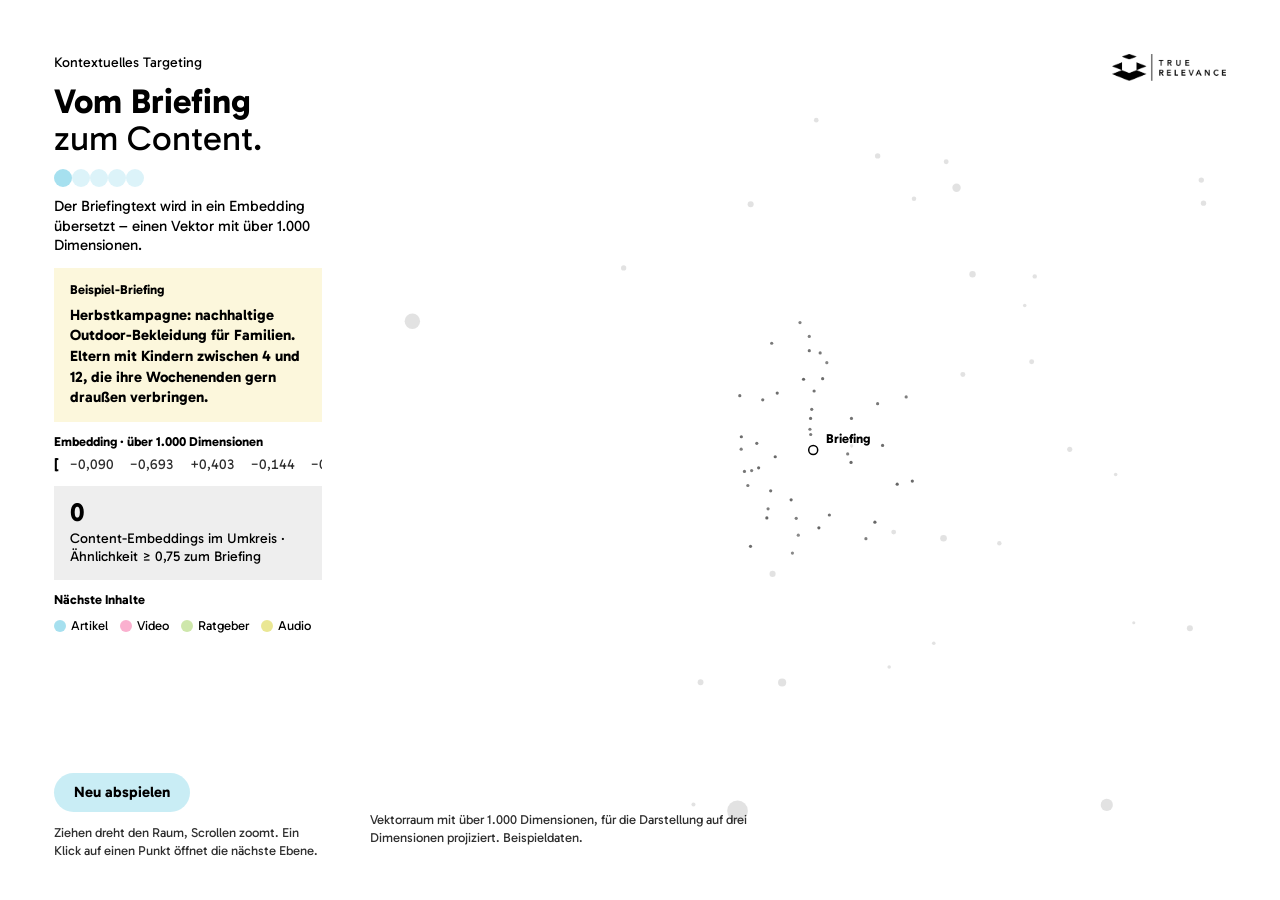
==== commit 50d2d1c6: "Add loyalty-app world and apply review findings Ninth world: features of a supermarket loyalty app, " ====
--- a/index.html
+++ b/index.html
@@ -59,7 +59,7 @@
   canvas.dragging{cursor:grabbing}
   .art-note{
     position:absolute;left:24px;bottom:var(--page-margin);margin:0;
-    max-width:min(60ch,calc(100% - 48px));
+    max-width:min(60ch,calc(100% - 48px - 170px));
     font-size:13px;line-height:1.35;color:var(--full-black);
     pointer-events:none;
   }
@@ -156,7 +156,7 @@
 
   @media (max-width:760px){
     .stage{grid-template-columns:minmax(0,1fr);grid-template-rows:auto minmax(340px,62vh)}
-    .art{position:relative;height:auto}
+    .art{position:relative;height:auto;align-self:stretch;min-height:340px}
     .column{padding-inline:16px;padding-top:64px}
     .brand.desk{display:none}
     .brand.phone{display:block;top:16px;right:16px;height:24px;width:102px}
@@ -480,7 +480,7 @@
 var W=0,H=0,DPR=1;
 var t0=performance.now(), lastNow=t0;
 var orbitYaw=0, dragYaw=0, dragPitch=0, dragging=false, userRotated=false;
-var ZOOM_MIN=0.35, ZOOM_MAX=5, ZOOM_STEP=1.4, zoom=1, zoomTarget=1;
+var ZOOM_MIN=0.4, ZOOM_MAX=5, ZOOM_STEP=1.4, zoom=1, zoomTarget=1;
 var reducedMotion=window.matchMedia && window.matchMedia('(prefers-reduced-motion: reduce)').matches;
 var manualT=null; /* gesetzt im Render-Modus: feste Animationszeit in Sekunden */
 if(location.hash==='#canvas') document.documentElement.classList.add('canvas-only');
@@ -512,7 +512,7 @@
   if(L.reenter!==null) return clamp((t-L.reenter)/0.6,0,1);
   return 1;
 }
-function setView(f,d,t){ view.from={f:view.cur.f.slice(),d:view.cur.d}; view.to={f:f.slice(),d:d}; view.start=t; }
+function setView(f,d,t){ view.from={f:view.cur.f.slice(),d:view.cur.d/zoom}; view.to={f:f.slice(),d:d}; view.start=t; zoom=1; zoomTarget=1; }
 function viewAt(t){
   var u=easeInOutCubic(clamp((t-view.start)/1.1,0,1));
   view.cur={ f:lerpV(view.from.f,view.to.f,u), d:lerp(view.from.d,view.to.d,u) };
@@ -528,7 +528,7 @@
   var L=makeLevel(cur.depth+1,pt.p.slice(),seed,pt,t);
   levels.push(L);
   viewAt(t); setView(L.center,Math.pow(LEVEL_SCALE,L.depth),t);
-  zoomTarget=1; zoom=1; hover=null; hideTip();
+  hover=null; hideTip();
   updateLevelDom();
 }
 /* Zurück auf eine höhere Ebene */
@@ -539,7 +539,7 @@
   while(levels.length-1>toDepth){ var popped=levels.pop(); popped.leave=t; ghosts.push(popped); }
   var cur=currentLevel(); cur.leave=null; cur.reenter=t;
   viewAt(t); setView(cur.center,Math.pow(LEVEL_SCALE,cur.depth),t);
-  zoomTarget=1; zoom=1; hover=null; hideTip();
+  hover=null; hideTip();
   updateLevelDom();
 }
 function setFilter(name){
@@ -809,7 +809,7 @@
 function positionTip(){
   if(!hover||elTip.hidden) return;
   if(!hover.sr){ hover=null; hideTip(); return; }
-  var below=hover.sy<110;
+  var below=hover.sy-hover.sr-12<elTip.offsetHeight;
   elTip.classList.toggle('below',below);
   elTip.style.left=clamp(hover.sx,130,W-130)+'px';
   elTip.style.top=(below?hover.sy+hover.sr+4:hover.sy-hover.sr-4)+'px';
@@ -842,6 +842,9 @@
   }
   var zl=zoom.toFixed(1).replace('.',',')+'×';
   if(zl!==dom.zoomLabel){ dom.zoomLabel=zl; elZoomLevel.textContent=zl; }
+  var zi=!ready||zoomTarget>=ZOOM_MAX-1e-6, zo=!ready||zoomTarget<=ZOOM_MIN+1e-6;
+  if(zoomButtons[2].disabled!==zi) zoomButtons[2].disabled=zi;
+  if(zoomButtons[0].disabled!==zo) zoomButtons[0].disabled=zo;
   var cur=currentLevel(), count=0;
   if(t>=TL.cloud){ for(i=0;i<cur.pts.length;i++){ var pt=cur.pts[i]; if(t>=pt.t0&&passes(pt)) count++; } }
   if(count!==dom.count){ dom.count=count; elCount.textContent=fmtDe(count); }
@@ -958,7 +961,7 @@
   points:function(){ return currentLevel().pts.filter(function(p){ return p.sr>0; }).map(function(p){ return { index:p.index, x:p.sx, y:p.sy, r:p.sr, title:p.title, sim:p.sim, band:p.band }; }); }
 };
 
-if(document.fonts&&document.fonts.load){ document.fonts.load('700 13px Gabarito'); document.fonts.load('400 13px Gabarito'); }
+if(document.fonts&&document.fonts.load){ document.fonts.load('700 13px Gabarito').catch(function(){}); document.fonts.load('400 13px Gabarito').catch(function(){}); }
 restart(reducedMotion?TL.end:0);
 requestAnimationFrame(frame);
 })();
